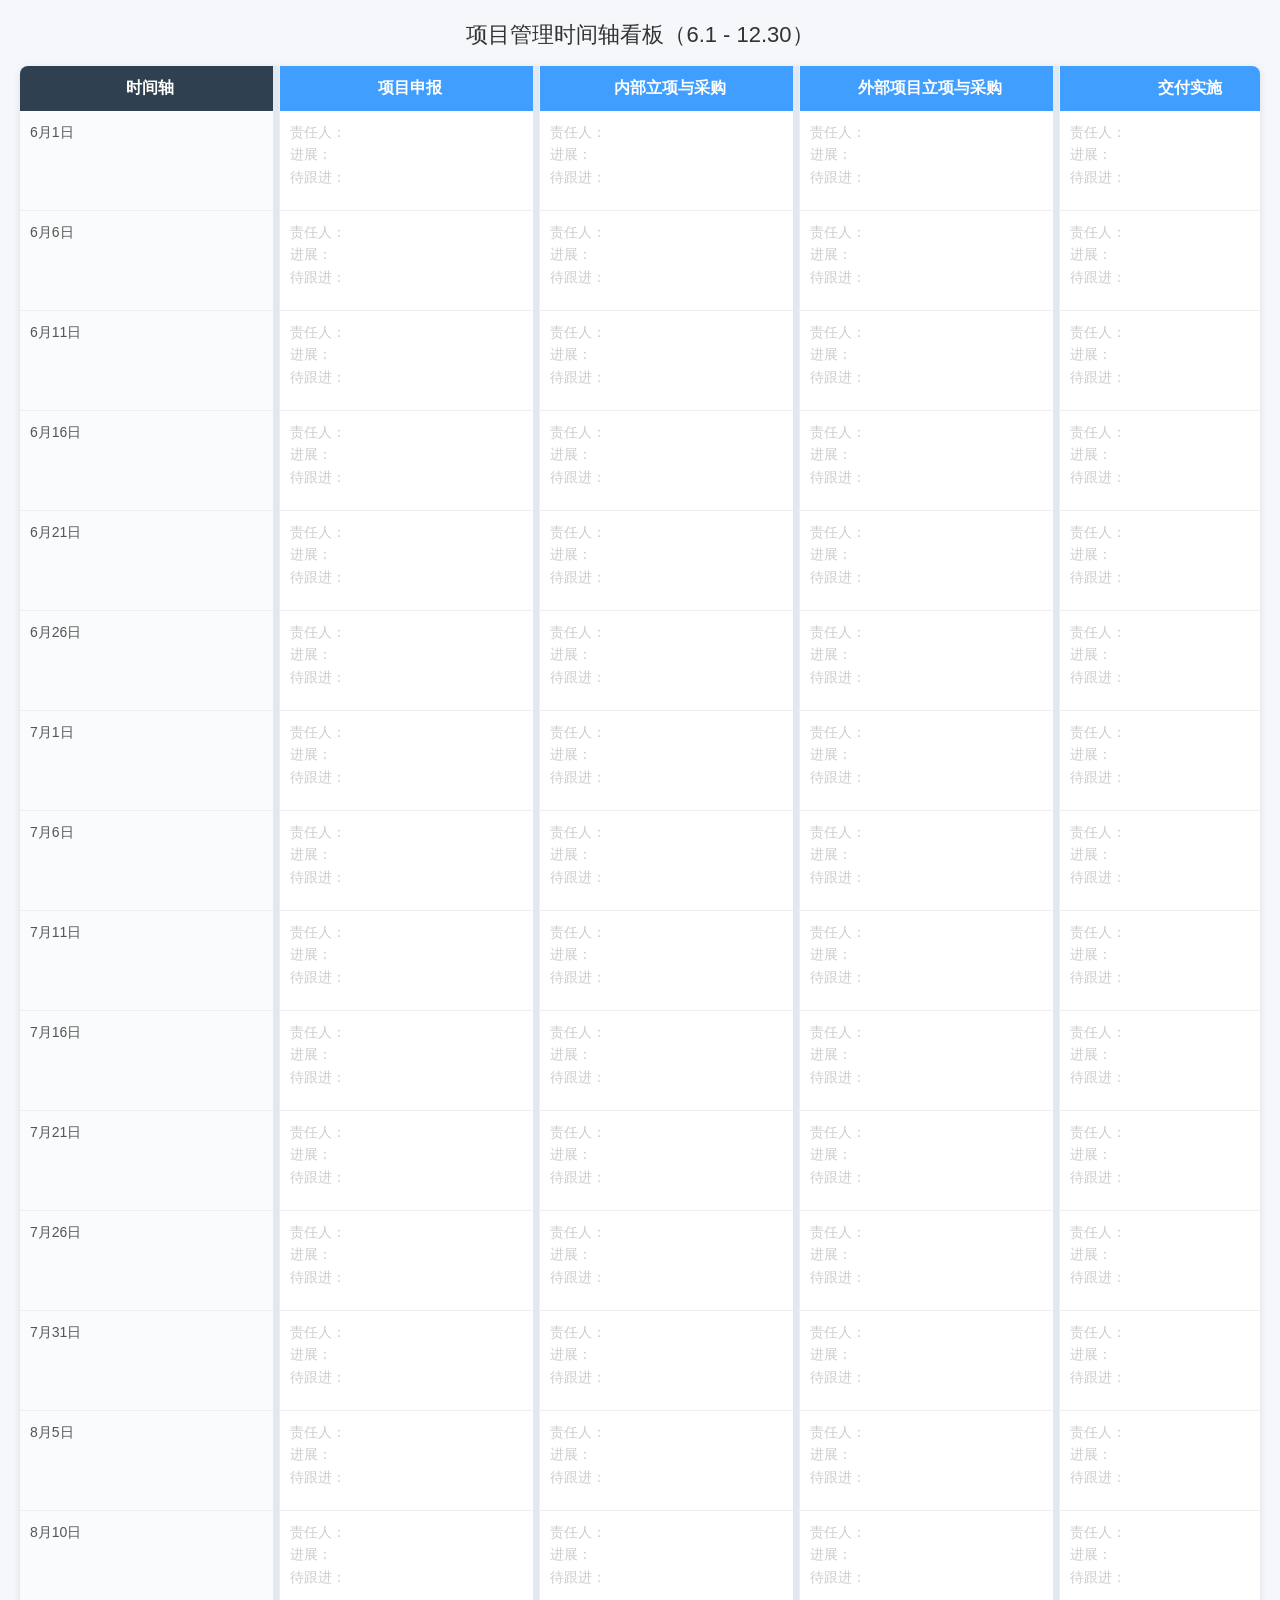
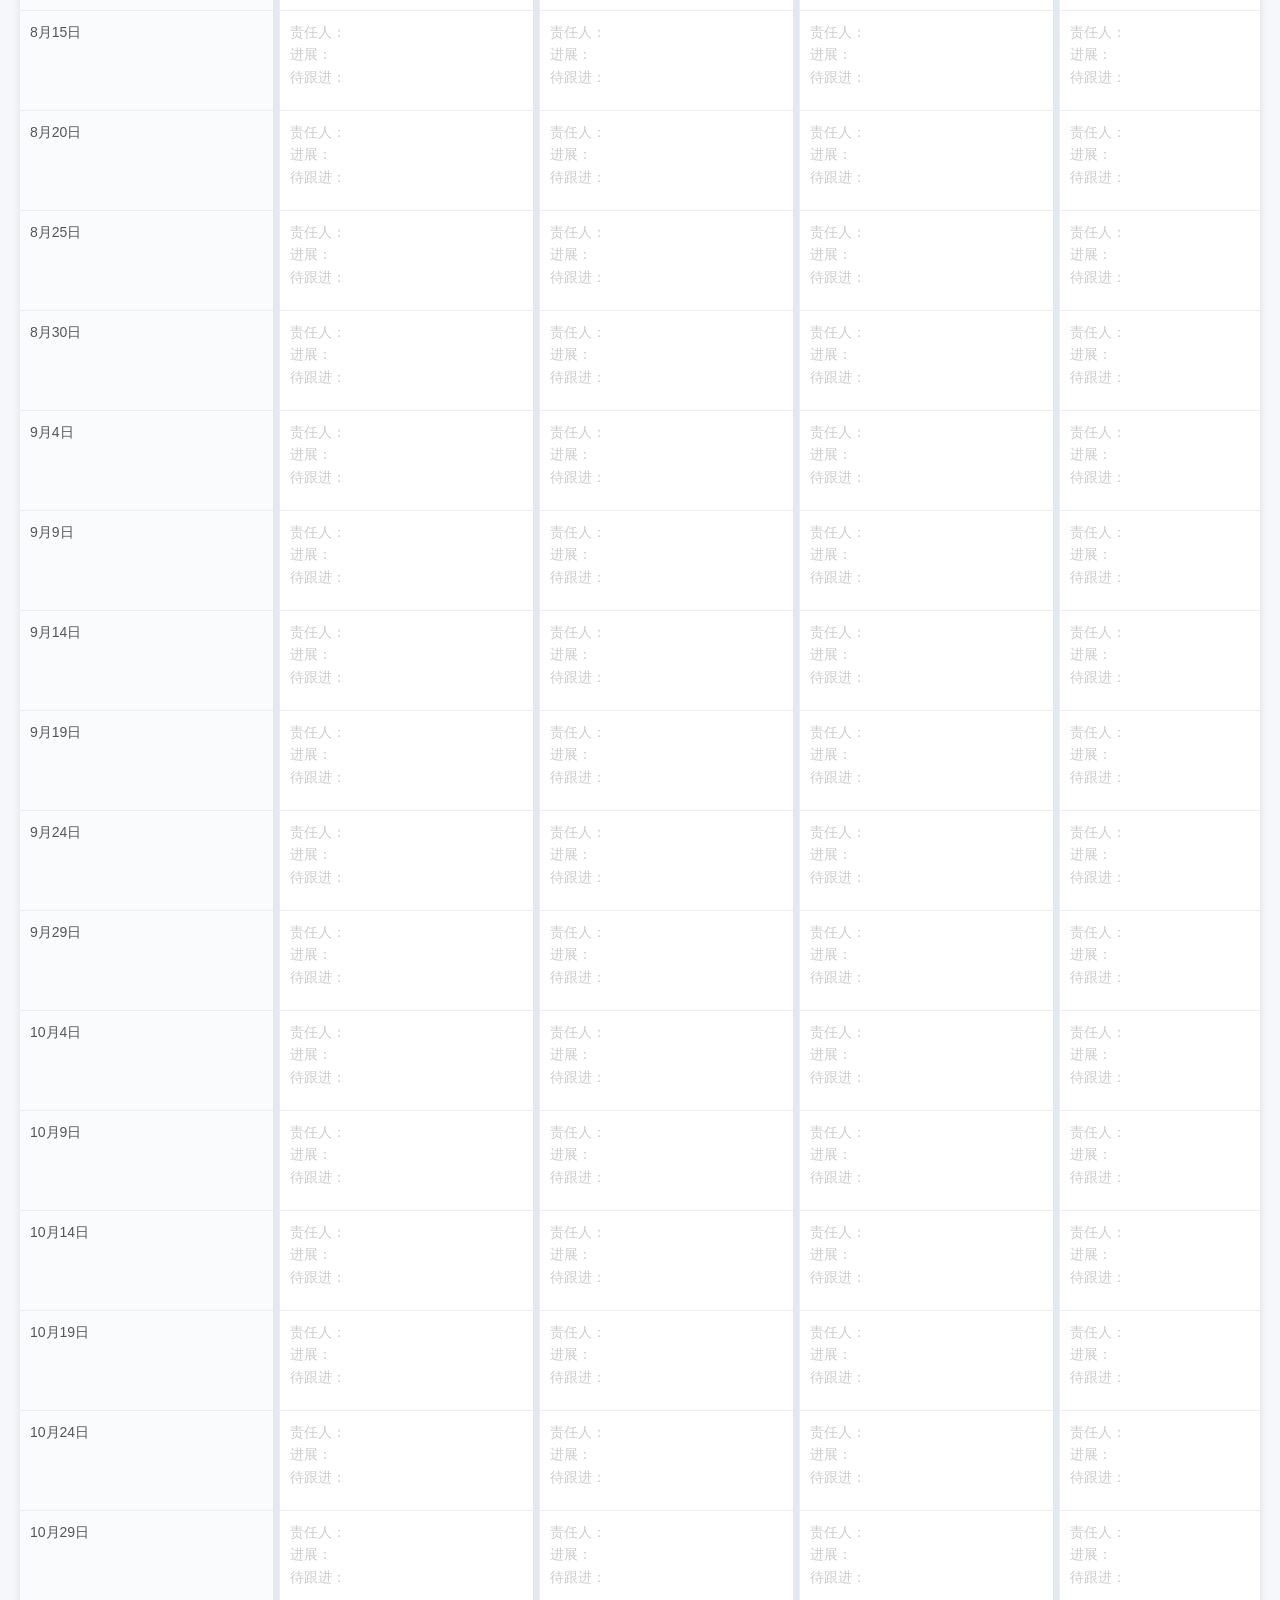
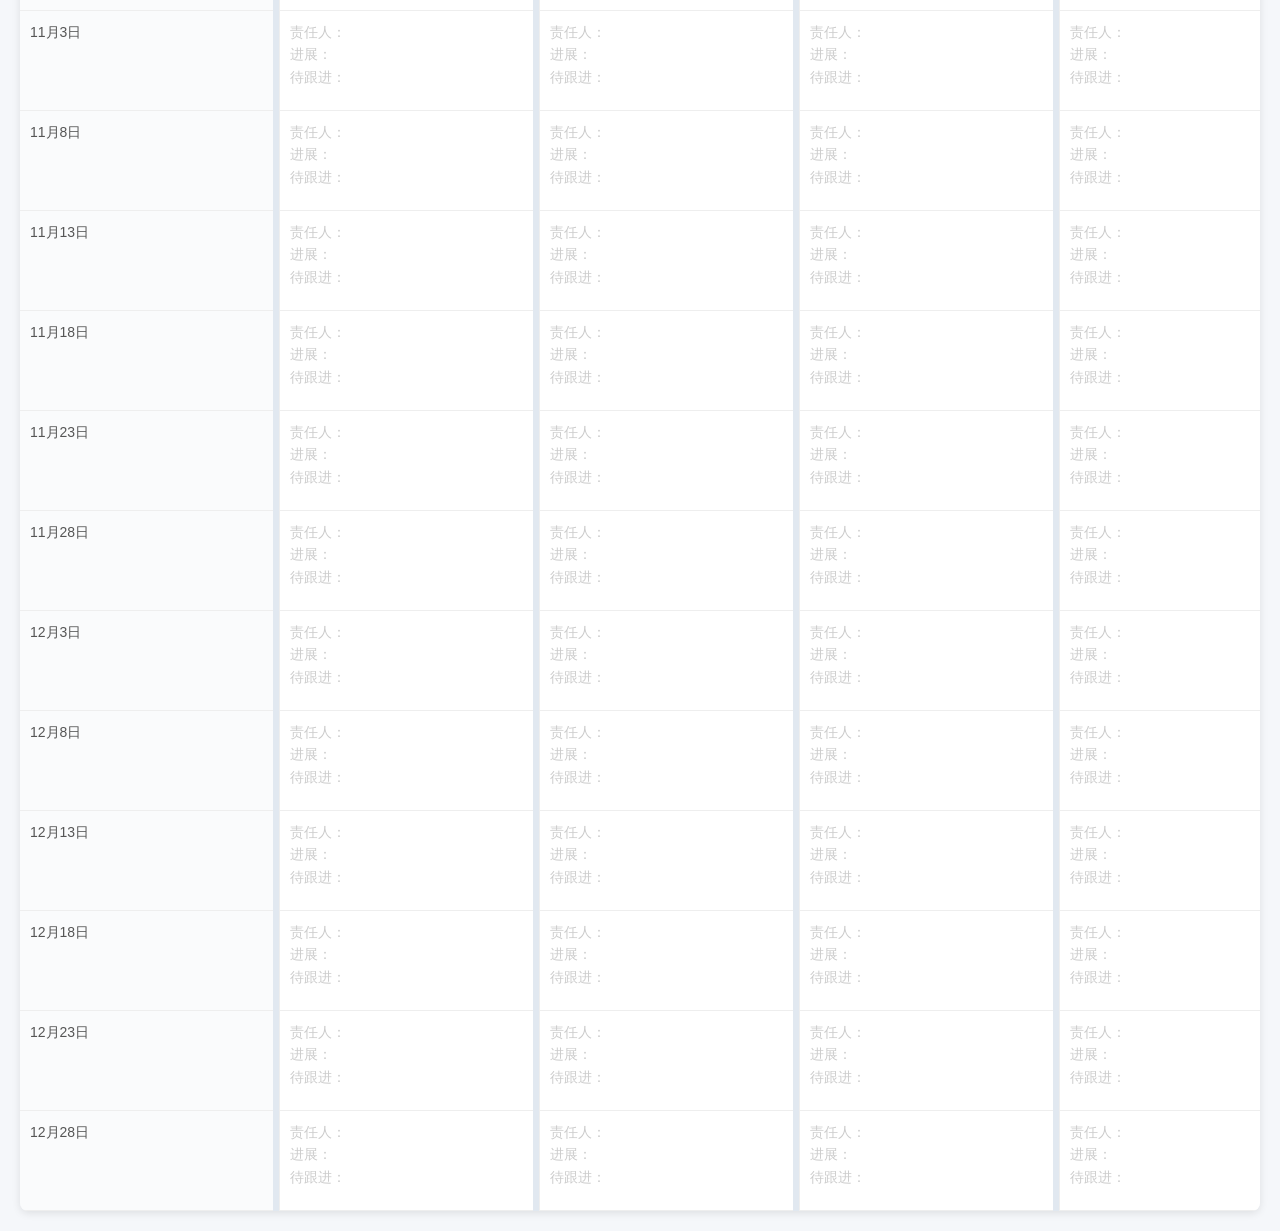
==== index.html @ bc649a23 "Add files via upload" ====
<!DOCTYPE html>
<html lang="zh-CN">
<head>
    <meta charset="UTF-8">
    <title>项目管理看板（完美合并单元格）</title>
    <style>
        * {
            margin: 0;
            padding: 0;
            box-sizing: border-box;
            font-family: "Microsoft YaHei", sans-serif;
        }

        body {
            background: #f5f7fa;
            padding: 20px;
        }

        .title {
            text-align: center;
            font-size: 22px;
            margin-bottom: 16px;
            color: #333;
        }

        .board {
            display: flex;
            width: 100%;
            min-height: 80vh;
            background: white;
            border-radius: 8px;
            box-shadow: 0 2px 8px rgba(0,0,0,0.1);
            overflow-x: auto;
            position: relative;
        }

        .col {
            flex-shrink: 0;
            width: 260px;
            border-right: 1px solid #eee;
            position: relative;
        }

        .col-header {
            padding: 12px;
            background: #409eff;
            color: white;
            text-align: center;
            font-weight: bold;
            position: sticky;
            top: 0;
            z-index: 10;
        }

        .time-header {
            background: #2f4050;
        }

        .cell {
            padding: 10px;
            height: 100px;
            border-bottom: 1px solid #eee;
            font-size: 14px;
            color: #333;
            outline: none;
            cursor: text;
            word-break: break-all;
            line-height: 1.6;
            position: relative;
        }

        .time-cell {
            background: #fafbfc;
            font-weight: 500;
            color: #555;
        }

        .current-date-row {
            background-color: #eaeaea !important;
        }

        .cell:hover {
            background: #f0f7ff;
        }

        .cell:empty:before {
            content: "责任人：\A进展：\A待跟进：";
            white-space: pre;
            color: #ccc;
        }

        .resize-handle {
            position: absolute;
            top: 0;
            right: 0;
            width: 6px;
            height: 100%;
            background: #e1e8f0;
            cursor: col-resize;
            z-index: 20;
        }

        .resize-handle:hover {
            background: #409eff;
        }

        .selected {
            background: #d7e4ff !important;
        }

        .hidden-cell {
            display: none !important;
        }

        .merged-container {
            position: absolute;
            left: 0;
            right: 0;
            background: #fff;
            border: 1px solid #eee;
            z-index: 5;
            padding: 10px;
            font-size: 14px;
            line-height: 1.6;
            outline: none;
            color: #333;
            word-break: break-all;
        }

        .merged-container:empty:before {
            content: "责任人：\A进展：\A待跟进：";
            white-space: pre;
            color: #ccc;
        }
    </style>
</head>

<body>
    <div class="title">项目管理时间轴看板（6.1 - 12.30）</div>
    <div class="board">
        <div class="col">
            <div class="col-header time-header">时间轴</div>
            <div id="timeList"></div>
            <div class="resize-handle"></div>
        </div>

        <div class="col" data-col="0">
            <div class="col-header">项目申报</div>
            <div class="col-body" id="col1"></div>
            <div class="resize-handle"></div>
        </div>

        <div class="col" data-col="1">
            <div class="col-header">内部立项与采购</div>
            <div class="col-body" id="col2"></div>
            <div class="resize-handle"></div>
        </div>

        <div class="col" data-col="2">
            <div class="col-header">外部项目立项与采购</div>
            <div class="col-body" id="col3"></div>
            <div class="resize-handle"></div>
        </div>

        <div class="col" data-col="3">
            <div class="col-header">交付实施</div>
            <div class="col-body" id="col4"></div>
            <div class="resize-handle"></div>
        </div>
    </div>

    <script>
        const DATA_KEY = "proj_data";
        const MERGE_KEY = "proj_merges";
        const allDates = [];
        let dateObjects = [];

        function genDates() {
            const list = [];
            let cur = new Date(2025, 5, 1);
            const end = new Date(2025, 11, 30);
            while (cur <= end) {
                list.push(cur.getMonth() + 1 + "月" + cur.getDate() + "日");
                dateObjects.push(new Date(cur));
                cur.setDate(cur.getDate() + 5);
            }
            return list;
        }

        function load(key) {
            const d = localStorage.getItem(key);
            return d ? JSON.parse(d) : {};
        }

        function save(key, data) {
            localStorage.setItem(key, JSON.stringify(data));
        }

        function highlightToday() {
            const today = new Date();
            document.querySelectorAll(".time-cell").forEach((el, i) => {
                const d = dateObjects[i];
                if (d.getMonth() === today.getMonth() && d.getDate() === today.getDate()) {
                    el.classList.add("current-date-row");
                    document.querySelectorAll(".col-body").forEach(col => {
                        if (col.children[i]) col.children[i].classList.add("current-date-row");
                    });
                }
            });
        }

        let selection = { col: null, start: -1, end: -1, cells: [] };

        function build() {
            const dates = genDates();
            const data = load(DATA_KEY);
            const merges = load(MERGE_KEY);
            const timeList = document.getElementById("timeList");
            const cols = [
                document.getElementById("col1"),
                document.getElementById("col2"),
                document.getElementById("col3"),
                document.getElementById("col4")
            ];

            dates.forEach((date, row) => {
                const tdiv = document.createElement("div");
                tdiv.className = "cell time-cell";
                tdiv.innerText = date;
                timeList.appendChild(tdiv);
            });

            cols.forEach((colBody, colIdx) => {
                for (let row = 0; row < dates.length; row++) {
                    const div = document.createElement("div");
                    div.className = "cell";
                    div.contentEditable = true;
                    div.dataset.row = row;
                    div.dataset.col = colIdx;
                    if (data[colIdx]?.[row]) div.innerHTML = data[colIdx][row];
                    colBody.appendChild(div);

                    div.addEventListener("input", () => {
                        const d = load(DATA_KEY);
                        if (!d[colIdx]) d[colIdx] = {};
                        d[colIdx][row] = div.innerHTML;
                        save(DATA_KEY, d);
                    });

                    div.addEventListener("mousedown", (e) => {
                        e.preventDefault();
                        document.querySelectorAll(".selected").forEach(s => s.classList.remove("selected"));
                        selection.cells = [div];
                        selection.col = colIdx;
                        selection.start = row;
                        selection.end = row;
                        div.classList.add("selected");
                    });

                    div.addEventListener("mouseover", () => {
                        if (selection.cells.length && selection.col === colIdx) {
                            document.querySelectorAll(".selected").forEach(s => s.classList.remove("selected"));
                            selection.end = row;
                            const s = Math.min(selection.start, selection.end);
                            const e = Math.max(selection.start, selection.end);
                            selection.cells = [];
                            for (let i = s; i <= e; i++) {
                                const cell = colBody.children[i];
                                if (cell) {
                                    cell.classList.add("selected");
                                    selection.cells.push(cell);
                                }
                            }
                        }
                    });
                }
            });

            renderAllMerges();
            highlightToday();
        }

        function renderAllMerges() {
            document.querySelectorAll(".merged-container").forEach(m => m.remove());
            document.querySelectorAll(".hidden-cell").forEach(c => c.classList.remove("hidden-cell"));

            const merges = load(MERGE_KEY);
            const colElements = [
                document.getElementById("col1"),
                document.getElementById("col2"),
                document.getElementById("col3"),
                document.getElementById("col4")
            ];

            for (const id in merges) {
                const [colIdx, start, end] = id.split("-").map(Number);
                const col = colElements[colIdx];
                const first = col.children[start];
                if (!first) continue;

                for (let i = start; i <= end; i++) {
                    col.children[i]?.classList.add("hidden-cell");
                }

                const m = document.createElement("div");
                m.className = "merged-container";
                m.contentEditable = true;
                m.dataset.id = id;
                m.style.top = first.offsetTop + "px";
                m.style.height = 100 * (end - start + 1) + "px";
                m.innerHTML = merges[id] || "";
                col.parentElement.appendChild(m);

                m.addEventListener("input", () => {
                    const mu = load(MERGE_KEY);
                    mu[id] = m.innerHTML;
                    save(MERGE_KEY, mu);
                });
            }
        }

        function mergeSelected() {
            if (selection.cells.length < 2) {
                alert("请拖动选择至少2行再合并");
                return;
            }
            const s = Math.min(selection.start, selection.end);
            const e = Math.max(selection.start, selection.end);
            const id = `${selection.col}-${s}-${e}`;
            const mu = load(MERGE_KEY);
            mu[id] = "";
            save(MERGE_KEY, mu);
            document.querySelectorAll(".selected").forEach(c => c.classList.remove("selected"));
            selection = { col: null, start: -1, end: -1, cells: [] };
            renderAllMerges();
        }

        document.addEventListener("contextmenu", (e) => {
            if (selection.cells.length >= 2) {
                e.preventDefault();
                mergeSelected();
            }
        });

        function enableResize() {
            document.querySelectorAll(".resize-handle").forEach(h => {
                h.addEventListener("mousedown", e => {
                    const col = h.parentElement;
                    const startX = e.pageX;
                    const w = col.offsetWidth;
                    const move = ev => {
                        const nw = w + (ev.pageX - startX);
                        if (nw >= 120 && nw <= 600) col.style.width = nw + "px";
                    };
                    const up = () => {
                        document.removeEventListener("mousemove", move);
                        document.removeEventListener("mouseup", up);
                        renderAllMerges();
                    };
                    document.addEventListener("mousemove", move);
                    document.addEventListener("mouseup", up);
                });
            });
        }

        build();
        enableResize();
    </script>
</body>
</html>
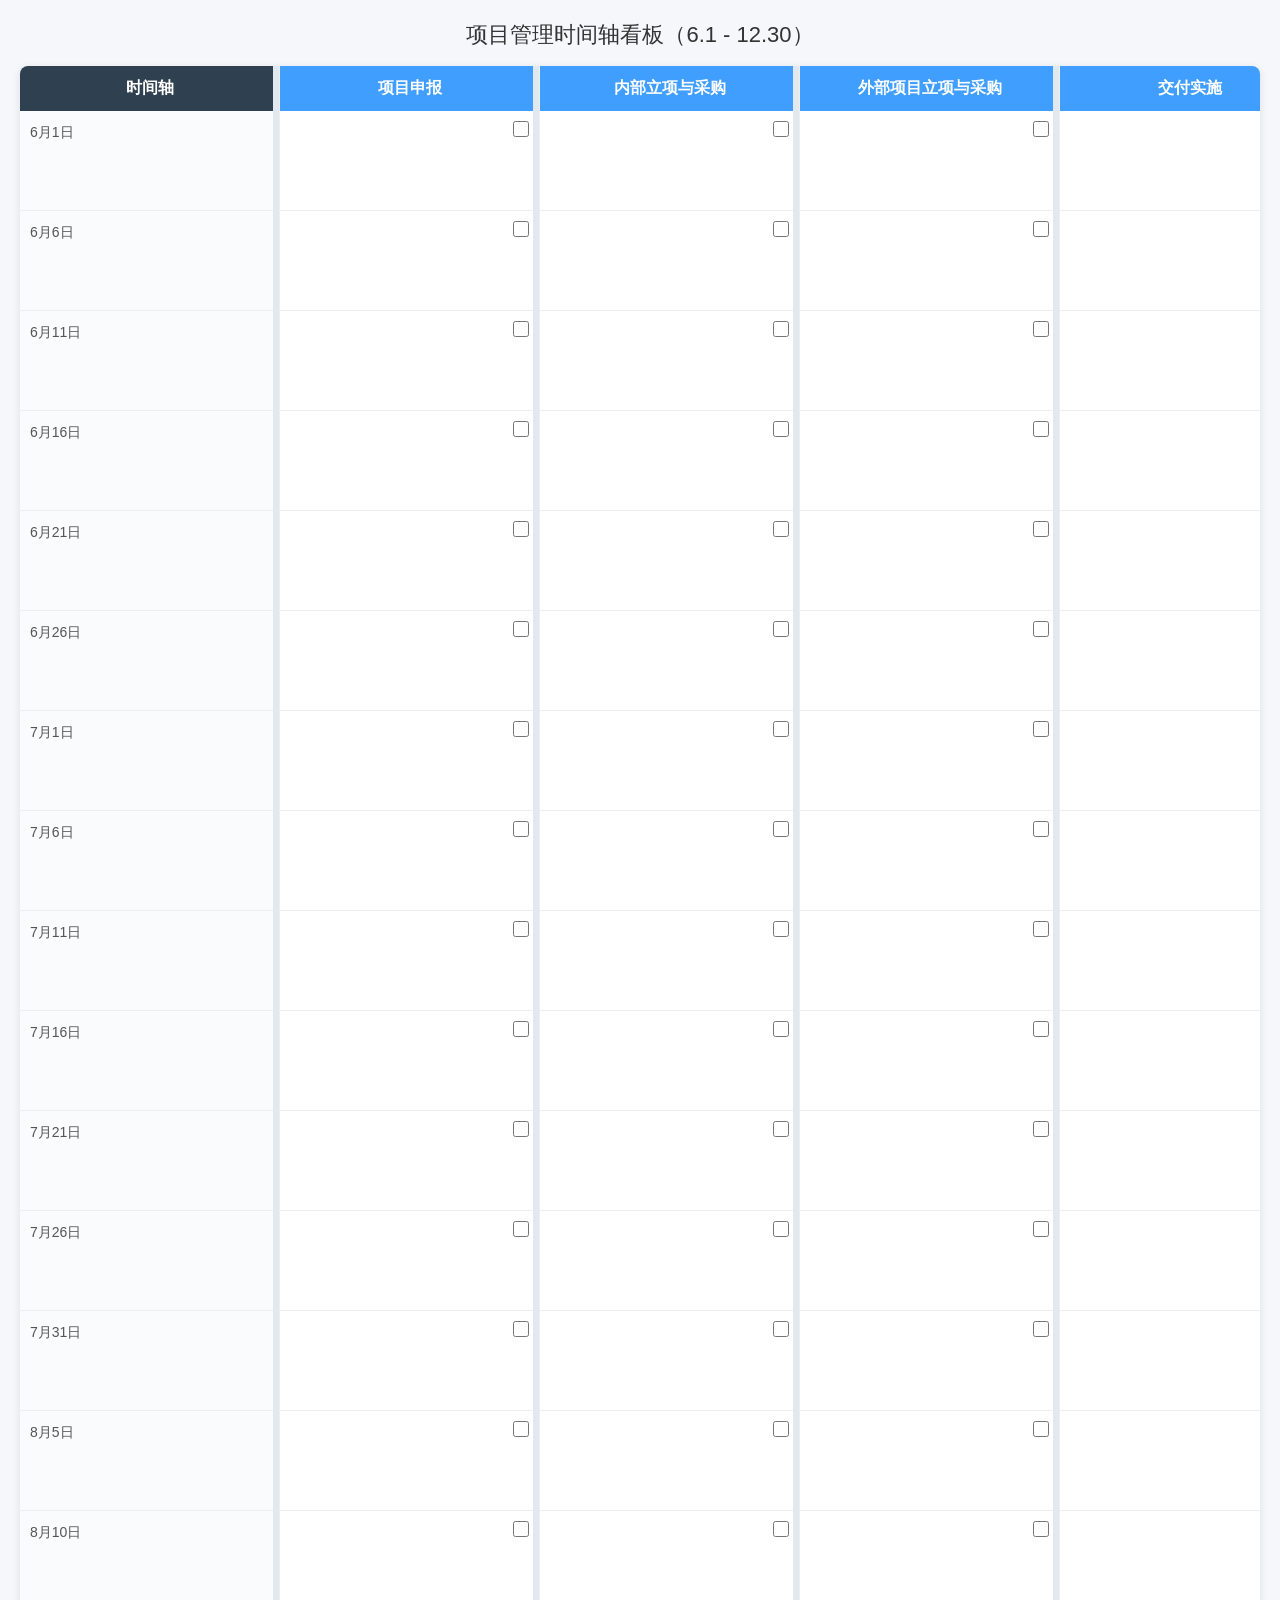
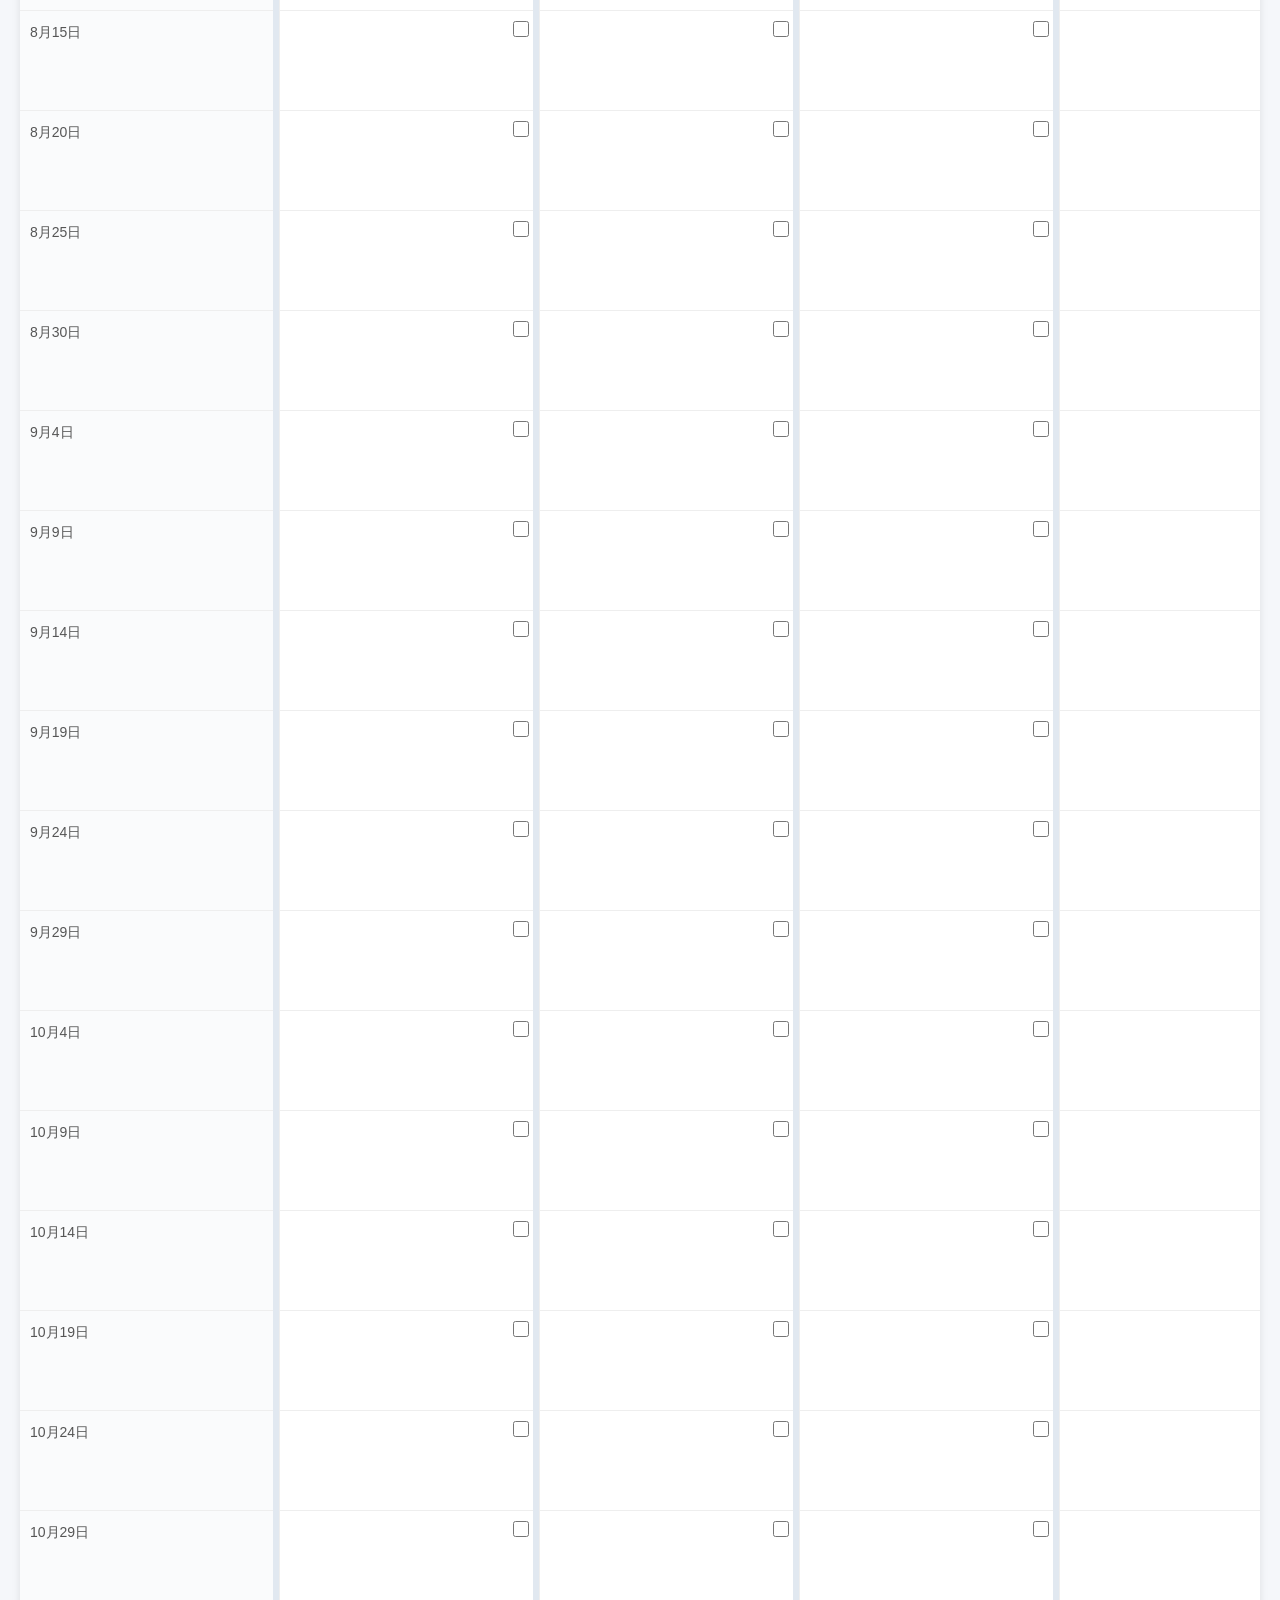
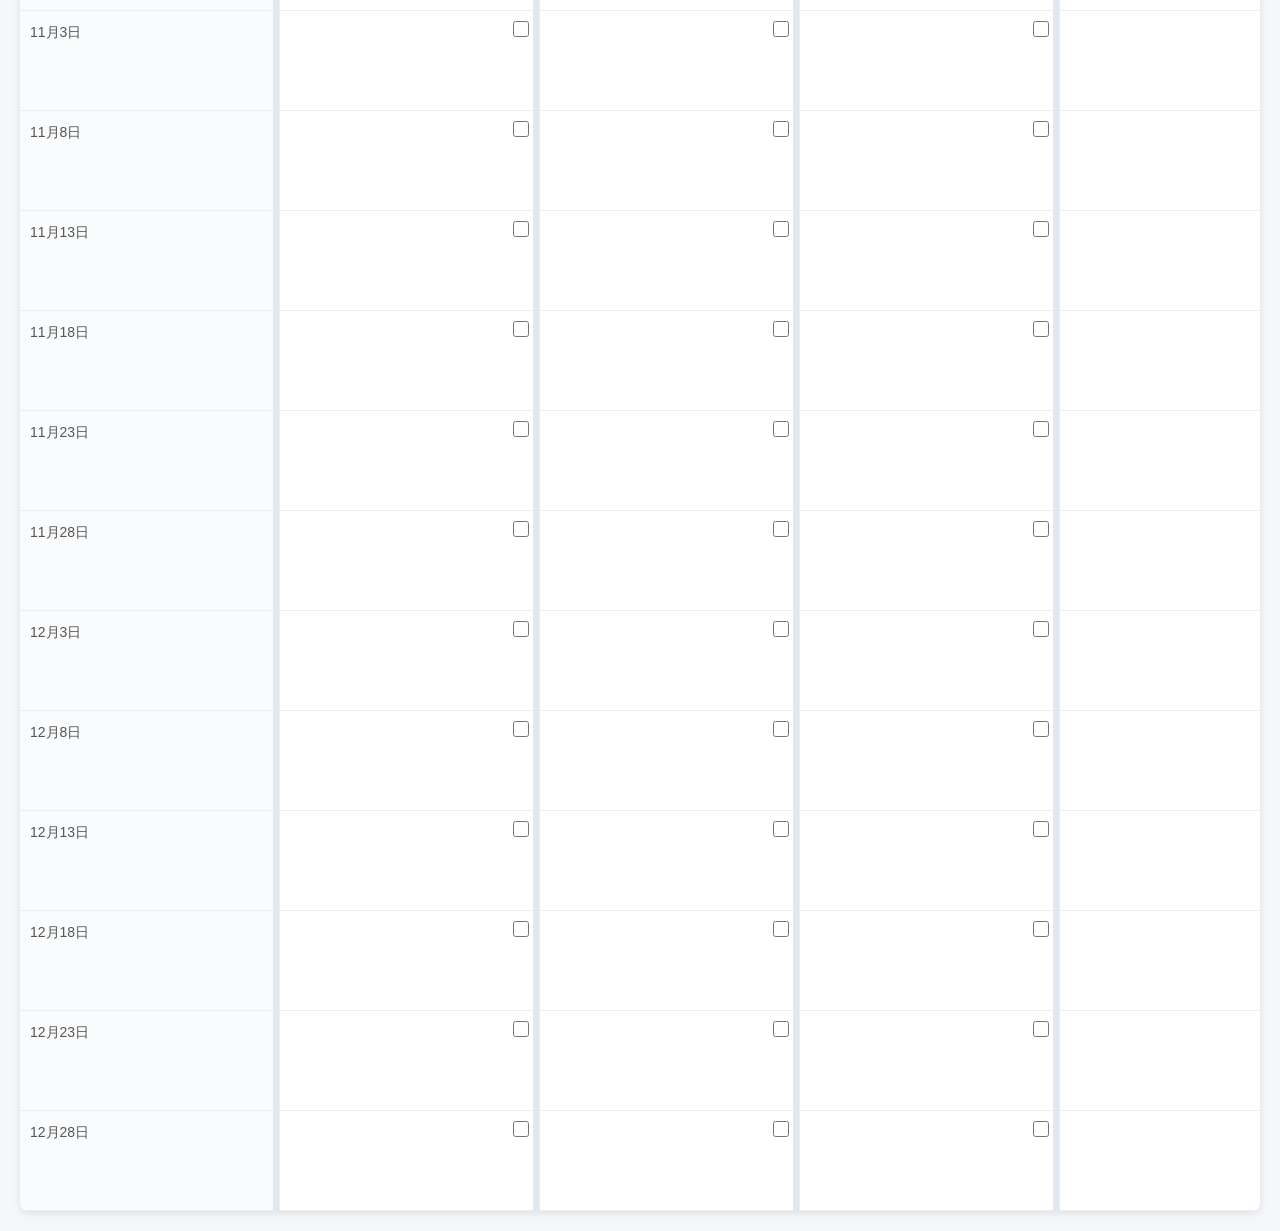
==== commit 4d6cca0f: "Enhance project management board with new features Added viewport meta tag and improved checkbox fun" ====
--- a/index.html
+++ b/index.html
@@ -2,7 +2,8 @@
 <html lang="zh-CN">
 <head>
     <meta charset="UTF-8">
-    <title>项目管理看板（完美合并单元格）</title>
+    <meta name="viewport" content="width=device-width, initial-scale=1.0">
+    <title>项目管理时间轴看板</title>
     <style>
         * {
             margin: 0;
@@ -57,7 +58,7 @@
         }
 
         .cell {
-            padding: 10px;
+            padding: 10px 30px 10px 10px;
             height: 100px;
             border-bottom: 1px solid #eee;
             font-size: 14px;
@@ -73,6 +74,7 @@
             background: #fafbfc;
             font-weight: 500;
             color: #555;
+            padding-right: 10px;
         }
 
         .current-date-row {
@@ -87,6 +89,16 @@
             content: "责任人：\A进展：\A待跟进：";
             white-space: pre;
             color: #ccc;
+        }
+
+        .cell-checkbox {
+            position: absolute;
+            top: 10px;
+            right: 10px;
+            width: 16px;
+            height: 16px;
+            cursor: pointer;
+            z-index: 15;
         }
 
         .resize-handle {
@@ -102,10 +114,6 @@
 
         .resize-handle:hover {
             background: #409eff;
-        }
-
-        .selected {
-            background: #d7e4ff !important;
         }
 
         .hidden-cell {
@@ -132,6 +140,50 @@
             white-space: pre;
             color: #ccc;
         }
+
+        .modal {
+            position: fixed;
+            top: 0;
+            left: 0;
+            width: 100%;
+            height: 100%;
+            background: rgba(0,0,0,0.5);
+            display: flex;
+            align-items: center;
+            justify-content: center;
+            z-index: 100;
+        }
+
+        .modal-content {
+            background: white;
+            padding: 20px;
+            border-radius: 8px;
+            width: 300px;
+            text-align: center;
+        }
+
+        .modal-content h3 {
+            margin-bottom: 16px;
+            color: #333;
+        }
+
+        .modal-btn {
+            padding: 8px 20px;
+            margin: 0 8px;
+            border: none;
+            border-radius: 4px;
+            cursor: pointer;
+        }
+
+        .confirm-btn {
+            background: #409eff;
+            color: white;
+        }
+
+        .cancel-btn {
+            background: #eee;
+            color: #333;
+        }
     </style>
 </head>
 
@@ -169,11 +221,22 @@
         </div>
     </div>
 
+    <div class="modal" id="mergeModal" style="display: none;">
+        <div class="modal-content">
+            <h3 id="modalTitle">是否合并选中的行？</h3>
+            <p id="modalDesc">你选中了同一列的 2 行，合并后将成为一个大单元格</p>
+            <div>
+                <button class="modal-btn confirm-btn" id="confirmMerge">确认合并</button>
+                <button class="modal-btn cancel-btn" id="cancelMerge">取消</button>
+            </div>
+        </div>
+    </div>
+
     <script>
         const DATA_KEY = "proj_data";
         const MERGE_KEY = "proj_merges";
-        const allDates = [];
         let dateObjects = [];
+        let pendingMerge = { col: null, rows: [] };
 
         function genDates() {
             const list = [];
@@ -209,12 +272,9 @@
             });
         }
 
-        let selection = { col: null, start: -1, end: -1, cells: [] };
-
-        function build() {
+        function buildBoard() {
             const dates = genDates();
             const data = load(DATA_KEY);
-            const merges = load(MERGE_KEY);
             const timeList = document.getElementById("timeList");
             const cols = [
                 document.getElementById("col1"),
@@ -240,6 +300,13 @@
                     if (data[colIdx]?.[row]) div.innerHTML = data[colIdx][row];
                     colBody.appendChild(div);
 
+                    const checkbox = document.createElement("input");
+                    checkbox.type = "checkbox";
+                    checkbox.className = "cell-checkbox";
+                    checkbox.dataset.col = colIdx;
+                    checkbox.dataset.row = row;
+                    div.appendChild(checkbox);
+
                     div.addEventListener("input", () => {
                         const d = load(DATA_KEY);
                         if (!d[colIdx]) d[colIdx] = {};
@@ -247,37 +314,27 @@
                         save(DATA_KEY, d);
                     });
 
-                    div.addEventListener("mousedown", (e) => {
-                        e.preventDefault();
-                        document.querySelectorAll(".selected").forEach(s => s.classList.remove("selected"));
-                        selection.cells = [div];
-                        selection.col = colIdx;
-                        selection.start = row;
-                        selection.end = row;
-                        div.classList.add("selected");
-                    });
-
-                    div.addEventListener("mouseover", () => {
-                        if (selection.cells.length && selection.col === colIdx) {
-                            document.querySelectorAll(".selected").forEach(s => s.classList.remove("selected"));
-                            selection.end = row;
-                            const s = Math.min(selection.start, selection.end);
-                            const e = Math.max(selection.start, selection.end);
-                            selection.cells = [];
-                            for (let i = s; i <= e; i++) {
-                                const cell = colBody.children[i];
-                                if (cell) {
-                                    cell.classList.add("selected");
-                                    selection.cells.push(cell);
-                                }
-                            }
-                        }
+                    checkbox.addEventListener("change", () => {
+                        checkSelectedCheckboxes(colIdx);
                     });
                 }
             });
 
             renderAllMerges();
             highlightToday();
+        }
+
+        function checkSelectedCheckboxes(colIdx) {
+            const col = document.querySelectorAll(".col-body")[colIdx];
+            const checked = Array.from(col.querySelectorAll(".cell-checkbox:checked"));
+            const checkedRows = checked.map(c => parseInt(c.dataset.row)).sort((a, b) => a - b);
+
+            if (checkedRows.length >= 2) {
+                pendingMerge = { col: colIdx, rows: checkedRows };
+                document.getElementById("modalTitle").innerText = `是否合并选中的${checkedRows.length}行？`;
+                document.getElementById("modalDesc").innerText = `你选中了${checkedRows.length}行，合并后将成为一个大单元格，可直接编辑内容`;
+                document.getElementById("mergeModal").style.display = "flex";
+            }
         }
 
         function renderAllMerges() {
@@ -319,28 +376,39 @@
             }
         }
 
-        function mergeSelected() {
-            if (selection.cells.length < 2) {
-                alert("请拖动选择至少2行再合并");
-                return;
-            }
-            const s = Math.min(selection.start, selection.end);
-            const e = Math.max(selection.start, selection.end);
-            const id = `${selection.col}-${s}-${e}`;
+        function doMerge() {
+            if (!pendingMerge.col || pendingMerge.rows.length < 2) return;
+            const colIdx = pendingMerge.col;
+            const rows = pendingMerge.rows;
+            const start = Math.min(...rows);
+            const end = Math.max(...rows);
+            const id = `${colIdx}-${start}-${end}`;
+
             const mu = load(MERGE_KEY);
             mu[id] = "";
             save(MERGE_KEY, mu);
-            document.querySelectorAll(".selected").forEach(c => c.classList.remove("selected"));
-            selection = { col: null, start: -1, end: -1, cells: [] };
+
+            document.querySelectorAll(`.cell-checkbox[data-col="${colIdx}"]`).forEach(c => {
+                c.checked = false;
+            });
+
             renderAllMerges();
-        }
-
-        document.addEventListener("contextmenu", (e) => {
-            if (selection.cells.length >= 2) {
-                e.preventDefault();
-                mergeSelected();
+            closeModal();
+        }
+
+        function closeModal() {
+            document.getElementById("mergeModal").style.display = "none";
+            pendingMerge = { col: null, rows: [] };
+        }
+
+        function cancelMerge() {
+            if (pendingMerge.col !== null) {
+                document.querySelectorAll(`.cell-checkbox[data-col="${pendingMerge.col}"]`).forEach(c => {
+                    c.checked = false;
+                });
             }
-        });
+            closeModal();
+        }
 
         function enableResize() {
             document.querySelectorAll(".resize-handle").forEach(h => {
@@ -363,8 +431,9 @@
             });
         }
 
-        build();
+        document.getElementById("confirmMerge").addEventListener("click", doMerge);
+        document.getElementById("cancelMerge").addEventListener("click", cancelMerge);
+
+        buildBoard();
         enableResize();
     </script>
-</body>
-</html>
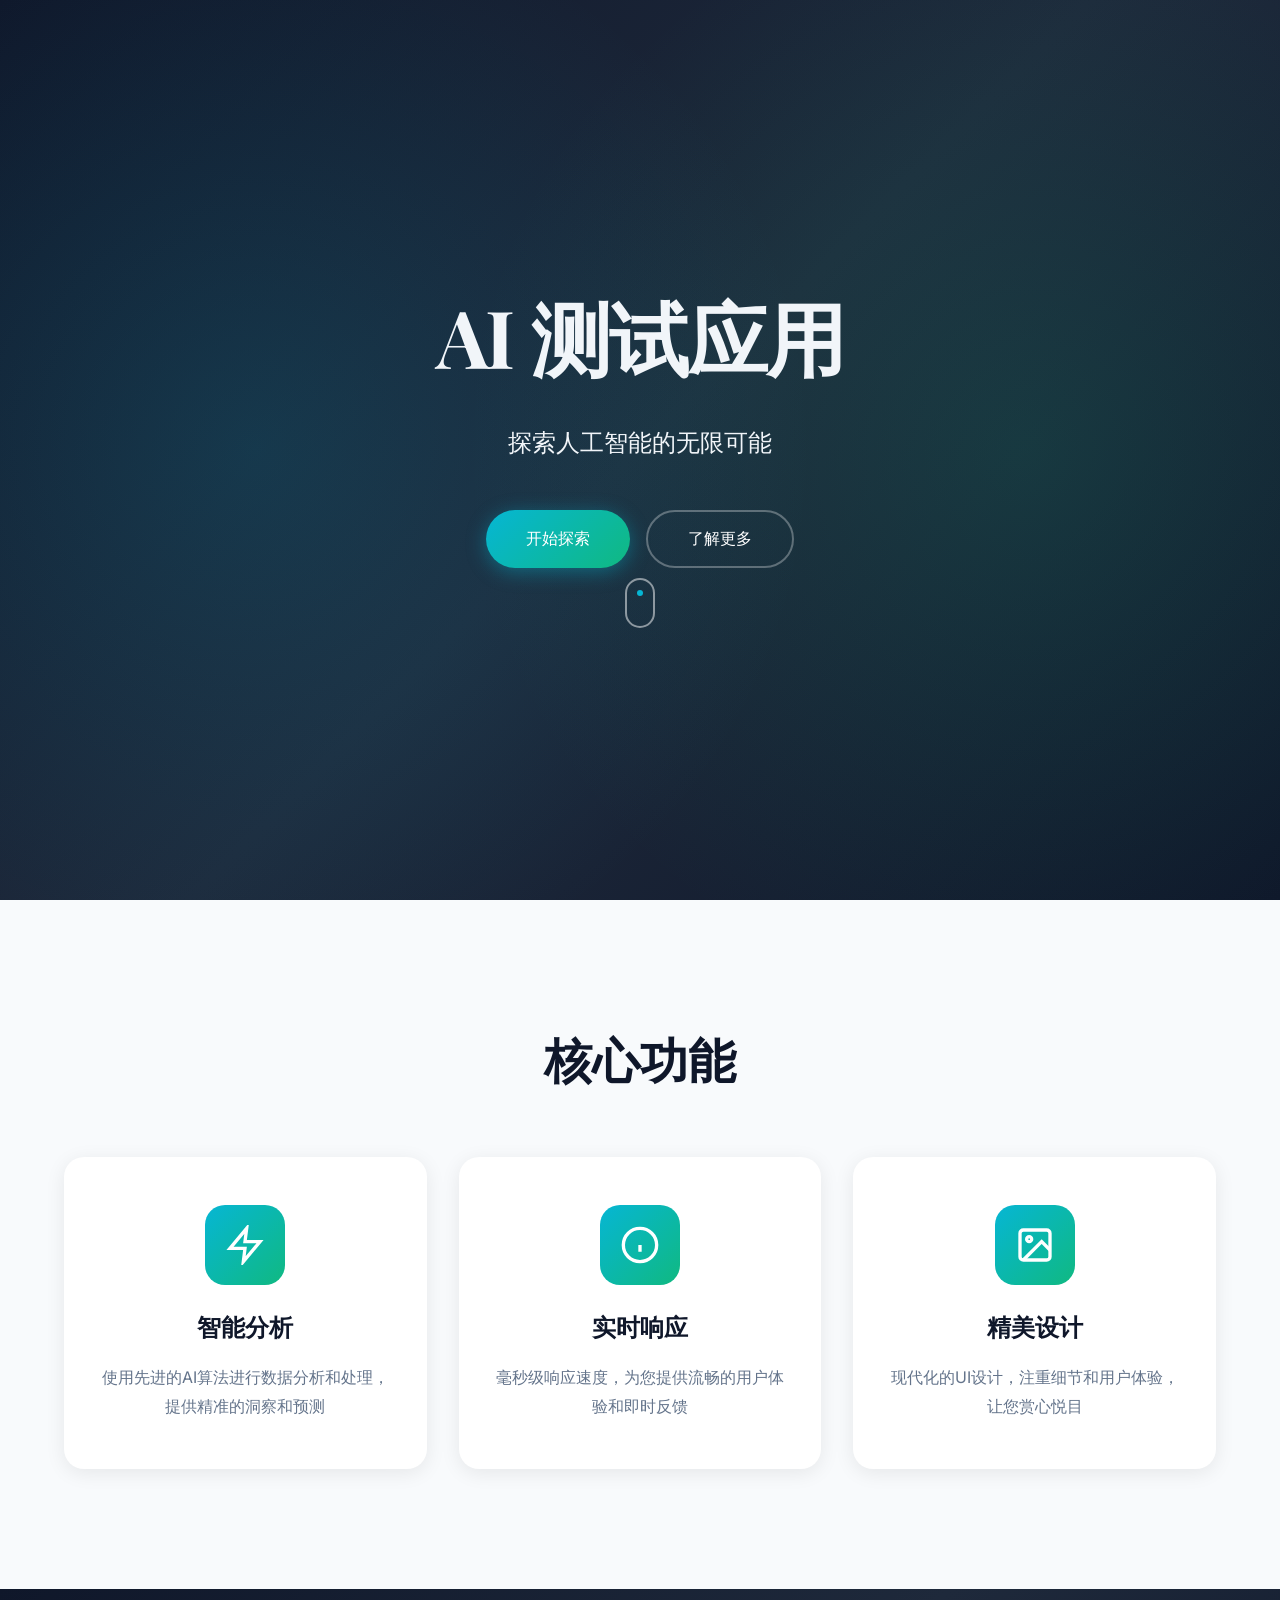
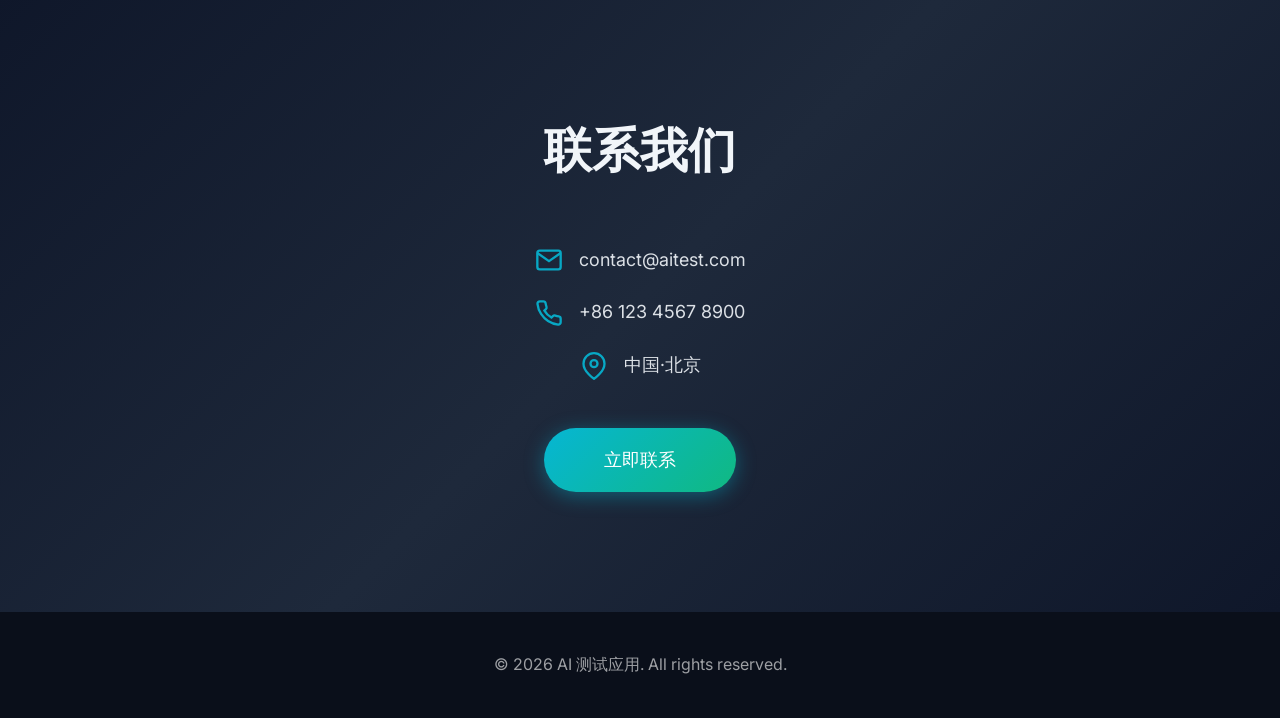
==== commit 679b13b5: "newtest newtest" ====
--- a/index.html
+++ b/index.html
@@ -1,439 +1,103 @@
-<!DOCTYPE html>
-<html lang="zh-CN">
-<head>
-    <meta charset="UTF-8">
-    <meta name="viewport" content="width=device-width, initial-scale=1.0">
-    <title>项目管理时间轴看板</title>
-    <style>
-        * {
-            margin: 0;
-            padding: 0;
-            box-sizing: border-box;
-            font-family: "Microsoft YaHei", sans-serif;
-        }
-
-        body {
-            background: #f5f7fa;
-            padding: 20px;
-        }
-
-        .title {
-            text-align: center;
-            font-size: 22px;
-            margin-bottom: 16px;
-            color: #333;
-        }
-
-        .board {
-            display: flex;
-            width: 100%;
-            min-height: 80vh;
-            background: white;
-            border-radius: 8px;
-            box-shadow: 0 2px 8px rgba(0,0,0,0.1);
-            overflow-x: auto;
-            position: relative;
-        }
-
-        .col {
-            flex-shrink: 0;
-            width: 260px;
-            border-right: 1px solid #eee;
-            position: relative;
-        }
-
-        .col-header {
-            padding: 12px;
-            background: #409eff;
-            color: white;
-            text-align: center;
-            font-weight: bold;
-            position: sticky;
-            top: 0;
-            z-index: 10;
-        }
-
-        .time-header {
-            background: #2f4050;
-        }
-
-        .cell {
-            padding: 10px 30px 10px 10px;
-            height: 100px;
-            border-bottom: 1px solid #eee;
-            font-size: 14px;
-            color: #333;
-            outline: none;
-            cursor: text;
-            word-break: break-all;
-            line-height: 1.6;
-            position: relative;
-        }
-
-        .time-cell {
-            background: #fafbfc;
-            font-weight: 500;
-            color: #555;
-            padding-right: 10px;
-        }
-
-        .current-date-row {
-            background-color: #eaeaea !important;
-        }
-
-        .cell:hover {
-            background: #f0f7ff;
-        }
-
-        .cell:empty:before {
-            content: "责任人：\A进展：\A待跟进：";
-            white-space: pre;
-            color: #ccc;
-        }
-
-        .cell-checkbox {
-            position: absolute;
-            top: 10px;
-            right: 10px;
-            width: 16px;
-            height: 16px;
-            cursor: pointer;
-            z-index: 15;
-        }
-
-        .resize-handle {
-            position: absolute;
-            top: 0;
-            right: 0;
-            width: 6px;
-            height: 100%;
-            background: #e1e8f0;
-            cursor: col-resize;
-            z-index: 20;
-        }
-
-        .resize-handle:hover {
-            background: #409eff;
-        }
-
-        .hidden-cell {
-            display: none !important;
-        }
-
-        .merged-container {
-            position: absolute;
-            left: 0;
-            right: 0;
-            background: #fff;
-            border: 1px solid #eee;
-            z-index: 5;
-            padding: 10px;
-            font-size: 14px;
-            line-height: 1.6;
-            outline: none;
-            color: #333;
-            word-break: break-all;
-        }
-
-        .merged-container:empty:before {
-            content: "责任人：\A进展：\A待跟进：";
-            white-space: pre;
-            color: #ccc;
-        }
-
-        .modal {
-            position: fixed;
-            top: 0;
-            left: 0;
-            width: 100%;
-            height: 100%;
-            background: rgba(0,0,0,0.5);
-            display: flex;
-            align-items: center;
-            justify-content: center;
-            z-index: 100;
-        }
-
-        .modal-content {
-            background: white;
-            padding: 20px;
-            border-radius: 8px;
-            width: 300px;
-            text-align: center;
-        }
-
-        .modal-content h3 {
-            margin-bottom: 16px;
-            color: #333;
-        }
-
-        .modal-btn {
-            padding: 8px 20px;
-            margin: 0 8px;
-            border: none;
-            border-radius: 4px;
-            cursor: pointer;
-        }
-
-        .confirm-btn {
-            background: #409eff;
-            color: white;
-        }
-
-        .cancel-btn {
-            background: #eee;
-            color: #333;
-        }
-    </style>
-</head>
-
-<body>
-    <div class="title">项目管理时间轴看板（6.1 - 12.30）</div>
-    <div class="board">
-        <div class="col">
-            <div class="col-header time-header">时间轴</div>
-            <div id="timeList"></div>
-            <div class="resize-handle"></div>
-        </div>
-
-        <div class="col" data-col="0">
-            <div class="col-header">项目申报</div>
-            <div class="col-body" id="col1"></div>
-            <div class="resize-handle"></div>
-        </div>
-
-        <div class="col" data-col="1">
-            <div class="col-header">内部立项与采购</div>
-            <div class="col-body" id="col2"></div>
-            <div class="resize-handle"></div>
-        </div>
-
-        <div class="col" data-col="2">
-            <div class="col-header">外部项目立项与采购</div>
-            <div class="col-body" id="col3"></div>
-            <div class="resize-handle"></div>
-        </div>
-
-        <div class="col" data-col="3">
-            <div class="col-header">交付实施</div>
-            <div class="col-body" id="col4"></div>
-            <div class="resize-handle"></div>
-        </div>
-    </div>
-
-    <div class="modal" id="mergeModal" style="display: none;">
-        <div class="modal-content">
-            <h3 id="modalTitle">是否合并选中的行？</h3>
-            <p id="modalDesc">你选中了同一列的 2 行，合并后将成为一个大单元格</p>
-            <div>
-                <button class="modal-btn confirm-btn" id="confirmMerge">确认合并</button>
-                <button class="modal-btn cancel-btn" id="cancelMerge">取消</button>
-            </div>
-        </div>
-    </div>
-
-    <script>
-        const DATA_KEY = "proj_data";
-        const MERGE_KEY = "proj_merges";
-        let dateObjects = [];
-        let pendingMerge = { col: null, rows: [] };
-
-        function genDates() {
-            const list = [];
-            let cur = new Date(2025, 5, 1);
-            const end = new Date(2025, 11, 30);
-            while (cur <= end) {
-                list.push(cur.getMonth() + 1 + "月" + cur.getDate() + "日");
-                dateObjects.push(new Date(cur));
-                cur.setDate(cur.getDate() + 5);
-            }
-            return list;
-        }
-
-        function load(key) {
-            const d = localStorage.getItem(key);
-            return d ? JSON.parse(d) : {};
-        }
-
-        function save(key, data) {
-            localStorage.setItem(key, JSON.stringify(data));
-        }
-
-        function highlightToday() {
-            const today = new Date();
-            document.querySelectorAll(".time-cell").forEach((el, i) => {
-                const d = dateObjects[i];
-                if (d.getMonth() === today.getMonth() && d.getDate() === today.getDate()) {
-                    el.classList.add("current-date-row");
-                    document.querySelectorAll(".col-body").forEach(col => {
-                        if (col.children[i]) col.children[i].classList.add("current-date-row");
-                    });
-                }
-            });
-        }
-
-        function buildBoard() {
-            const dates = genDates();
-            const data = load(DATA_KEY);
-            const timeList = document.getElementById("timeList");
-            const cols = [
-                document.getElementById("col1"),
-                document.getElementById("col2"),
-                document.getElementById("col3"),
-                document.getElementById("col4")
-            ];
-
-            dates.forEach((date, row) => {
-                const tdiv = document.createElement("div");
-                tdiv.className = "cell time-cell";
-                tdiv.innerText = date;
-                timeList.appendChild(tdiv);
-            });
-
-            cols.forEach((colBody, colIdx) => {
-                for (let row = 0; row < dates.length; row++) {
-                    const div = document.createElement("div");
-                    div.className = "cell";
-                    div.contentEditable = true;
-                    div.dataset.row = row;
-                    div.dataset.col = colIdx;
-                    if (data[colIdx]?.[row]) div.innerHTML = data[colIdx][row];
-                    colBody.appendChild(div);
-
-                    const checkbox = document.createElement("input");
-                    checkbox.type = "checkbox";
-                    checkbox.className = "cell-checkbox";
-                    checkbox.dataset.col = colIdx;
-                    checkbox.dataset.row = row;
-                    div.appendChild(checkbox);
-
-                    div.addEventListener("input", () => {
-                        const d = load(DATA_KEY);
-                        if (!d[colIdx]) d[colIdx] = {};
-                        d[colIdx][row] = div.innerHTML;
-                        save(DATA_KEY, d);
-                    });
-
-                    checkbox.addEventListener("change", () => {
-                        checkSelectedCheckboxes(colIdx);
-                    });
-                }
-            });
-
-            renderAllMerges();
-            highlightToday();
-        }
-
-        function checkSelectedCheckboxes(colIdx) {
-            const col = document.querySelectorAll(".col-body")[colIdx];
-            const checked = Array.from(col.querySelectorAll(".cell-checkbox:checked"));
-            const checkedRows = checked.map(c => parseInt(c.dataset.row)).sort((a, b) => a - b);
-
-            if (checkedRows.length >= 2) {
-                pendingMerge = { col: colIdx, rows: checkedRows };
-                document.getElementById("modalTitle").innerText = `是否合并选中的${checkedRows.length}行？`;
-                document.getElementById("modalDesc").innerText = `你选中了${checkedRows.length}行，合并后将成为一个大单元格，可直接编辑内容`;
-                document.getElementById("mergeModal").style.display = "flex";
-            }
-        }
-
-        function renderAllMerges() {
-            document.querySelectorAll(".merged-container").forEach(m => m.remove());
-            document.querySelectorAll(".hidden-cell").forEach(c => c.classList.remove("hidden-cell"));
-
-            const merges = load(MERGE_KEY);
-            const colElements = [
-                document.getElementById("col1"),
-                document.getElementById("col2"),
-                document.getElementById("col3"),
-                document.getElementById("col4")
-            ];
-
-            for (const id in merges) {
-                const [colIdx, start, end] = id.split("-").map(Number);
-                const col = colElements[colIdx];
-                const first = col.children[start];
-                if (!first) continue;
-
-                for (let i = start; i <= end; i++) {
-                    col.children[i]?.classList.add("hidden-cell");
-                }
-
-                const m = document.createElement("div");
-                m.className = "merged-container";
-                m.contentEditable = true;
-                m.dataset.id = id;
-                m.style.top = first.offsetTop + "px";
-                m.style.height = 100 * (end - start + 1) + "px";
-                m.innerHTML = merges[id] || "";
-                col.parentElement.appendChild(m);
-
-                m.addEventListener("input", () => {
-                    const mu = load(MERGE_KEY);
-                    mu[id] = m.innerHTML;
-                    save(MERGE_KEY, mu);
-                });
-            }
-        }
-
-        function doMerge() {
-            if (!pendingMerge.col || pendingMerge.rows.length < 2) return;
-            const colIdx = pendingMerge.col;
-            const rows = pendingMerge.rows;
-            const start = Math.min(...rows);
-            const end = Math.max(...rows);
-            const id = `${colIdx}-${start}-${end}`;
-
-            const mu = load(MERGE_KEY);
-            mu[id] = "";
-            save(MERGE_KEY, mu);
-
-            document.querySelectorAll(`.cell-checkbox[data-col="${colIdx}"]`).forEach(c => {
-                c.checked = false;
-            });
-
-            renderAllMerges();
-            closeModal();
-        }
-
-        function closeModal() {
-            document.getElementById("mergeModal").style.display = "none";
-            pendingMerge = { col: null, rows: [] };
-        }
-
-        function cancelMerge() {
-            if (pendingMerge.col !== null) {
-                document.querySelectorAll(`.cell-checkbox[data-col="${pendingMerge.col}"]`).forEach(c => {
-                    c.checked = false;
-                });
-            }
-            closeModal();
-        }
-
-        function enableResize() {
-            document.querySelectorAll(".resize-handle").forEach(h => {
-                h.addEventListener("mousedown", e => {
-                    const col = h.parentElement;
-                    const startX = e.pageX;
-                    const w = col.offsetWidth;
-                    const move = ev => {
-                        const nw = w + (ev.pageX - startX);
-                        if (nw >= 120 && nw <= 600) col.style.width = nw + "px";
-                    };
-                    const up = () => {
-                        document.removeEventListener("mousemove", move);
-                        document.removeEventListener("mouseup", up);
-                        renderAllMerges();
-                    };
-                    document.addEventListener("mousemove", move);
-                    document.addEventListener("mouseup", up);
-                });
-            });
-        }
-
-        document.getElementById("confirmMerge").addEventListener("click", doMerge);
-        document.getElementById("cancelMerge").addEventListener("click", cancelMerge);
-
-        buildBoard();
-        enableResize();
-    </script>
+<!DOCTYPE html>
+<html lang="zh-CN">
+<head>
+    <meta charset="UTF-8">
+    <meta name="viewport" content="width=device-width, initial-scale=1.0">
+    <title>AI 测试应用</title>
+    <link rel="preconnect" href="https://fonts.googleapis.com">
+    <link rel="preconnect" href="https://fonts.gstatic.com" crossorigin>
+    <link href="https://fonts.googleapis.com/css2?family=Playfair+Display:wght@400;600;700&family=Inter:wght@300;400;500;600&display=swap" rel="stylesheet">
+    <link rel="stylesheet" href="styles.css">
+</head>
+<body>
+    <section class="hero">
+        <div class="hero-bg"></div>
+        <div class="hero-content">
+            <h1 class="hero-title fade-in">AI 测试应用</h1>
+            <p class="hero-subtitle fade-in-delay">探索人工智能的无限可能</p>
+            <div class="hero-buttons fade-in-delay-2">
+                <button class="btn btn-primary">开始探索</button>
+                <button class="btn btn-secondary">了解更多</button>
+            </div>
+            <div class="scroll-indicator">
+                <span></span>
+            </div>
+        </div>
+    </section>
+
+    <section class="features">
+        <div class="container">
+            <h2 class="section-title scroll-reveal">核心功能</h2>
+            <div class="features-grid">
+                <div class="feature-card scroll-reveal">
+                    <div class="feature-icon">
+                        <svg viewBox="0 0 24 24" fill="none" stroke="currentColor" stroke-width="2">
+                            <path d="M13 2L3 14h9l-1 8 10-12h-9l1-8z"/>
+                        </svg>
+                    </div>
+                    <h3>智能分析</h3>
+                    <p>使用先进的AI算法进行数据分析和处理，提供精准的洞察和预测</p>
+                </div>
+                <div class="feature-card scroll-reveal-delay">
+                    <div class="feature-icon">
+                        <svg viewBox="0 0 24 24" fill="none" stroke="currentColor" stroke-width="2">
+                            <circle cx="12" cy="12" r="10"/>
+                            <path d="M12 16v-4M12 8h.01"/>
+                        </svg>
+                    </div>
+                    <h3>实时响应</h3>
+                    <p>毫秒级响应速度，为您提供流畅的用户体验和即时反馈</p>
+                </div>
+                <div class="feature-card scroll-reveal-delay-2">
+                    <div class="feature-icon">
+                        <svg viewBox="0 0 24 24" fill="none" stroke="currentColor" stroke-width="2">
+                            <rect x="3" y="3" width="18" height="18" rx="2" ry="2"/>
+                            <circle cx="8.5" cy="8.5" r="1.5"/>
+                            <path d="M21 15l-5-5L5 21"/>
+                        </svg>
+                    </div>
+                    <h3>精美设计</h3>
+                    <p>现代化的UI设计，注重细节和用户体验，让您赏心悦目</p>
+                </div>
+            </div>
+        </div>
+    </section>
+
+    <section class="contact">
+        <div class="container">
+            <h2 class="section-title scroll-reveal">联系我们</h2>
+            <div class="contact-content">
+                <div class="contact-info scroll-reveal">
+                    <div class="contact-item">
+                        <svg viewBox="0 0 24 24" fill="none" stroke="currentColor" stroke-width="2">
+                            <path d="M4 4h16c1.1 0 2 .9 2 2v12c0 1.1-.9 2-2 2H4c-1.1 0-2-.9-2-2V6c0-1.1.9-2 2-2z"/>
+                            <path d="M22 6l-10 7L2 6"/>
+                        </svg>
+                        <span>contact@aitest.com</span>
+                    </div>
+                    <div class="contact-item">
+                        <svg viewBox="0 0 24 24" fill="none" stroke="currentColor" stroke-width="2">
+                            <path d="M22 16.92v3a2 2 0 0 1-2.18 2 19.79 19.79 0 0 1-8.63-3.07 19.5 19.5 0 0 1-6-6 19.79 19.79 0 0 1-3.07-8.67A2 2 0 0 1 4.11 2h3a2 2 0 0 1 2 1.72 12.84 12.84 0 0 0 .7 2.81 2 2 0 0 1-.45 2.11L8.09 9.91a16 16 0 0 0 6 6l1.27-1.27a2 2 0 0 1 2.11-.45 12.84 12.84 0 0 0 2.81.7A2 2 0 0 1 22 16.92z"/>
+                        </svg>
+                        <span>+86 123 4567 8900</span>
+                    </div>
+                    <div class="contact-item">
+                        <svg viewBox="0 0 24 24" fill="none" stroke="currentColor" stroke-width="2">
+                            <path d="M21 10c0 7-9 13-9 13s-9-6-9-13a9 9 0 0 1 18 0z"/>
+                            <circle cx="12" cy="10" r="3"/>
+                        </svg>
+                        <span>中国·北京</span>
+                    </div>
+                </div>
+                <button class="btn btn-primary btn-large scroll-reveal-delay">立即联系</button>
+            </div>
+        </div>
+    </section>
+
+    <footer class="footer">
+        <p>&copy; 2026 AI 测试应用. All rights reserved.</p>
+    </footer>
+
+    <script src="script.js"></script>
+</body>
+</html>
--- a/styles.css
+++ b/styles.css
@@ -0,0 +1,346 @@
+* {
+    margin: 0;
+    padding: 0;
+    box-sizing: border-box;
+}
+
+:root {
+    --primary-color: #0f172a;
+    --secondary-color: #06b6d4;
+    --accent-color: #10b981;
+    --text-light: #f1f5f9;
+    --text-dark: #1e293b;
+    --bg-light: #f8fafc;
+    --gradient-1: linear-gradient(135deg, #0f172a 0%, #1e293b 50%, #0f172a 100%);
+    --gradient-2: linear-gradient(135deg, #06b6d4 0%, #10b981 100%);
+}
+
+html {
+    scroll-behavior: smooth;
+}
+
+body {
+    font-family: 'Inter', sans-serif;
+    line-height: 1.6;
+    color: var(--text-dark);
+    overflow-x: hidden;
+}
+
+.container {
+    max-width: 1200px;
+    margin: 0 auto;
+    padding: 0 24px;
+}
+
+.hero {
+    position: relative;
+    min-height: 100vh;
+    display: flex;
+    align-items: center;
+    justify-content: center;
+    overflow: hidden;
+}
+
+.hero-bg {
+    position: absolute;
+    top: 0;
+    left: 0;
+    width: 100%;
+    height: 100%;
+    background: var(--gradient-1);
+    z-index: 0;
+}
+
+.hero-bg::before {
+    content: '';
+    position: absolute;
+    top: 0;
+    left: 0;
+    width: 100%;
+    height: 100%;
+    background: radial-gradient(circle at 20% 50%, rgba(6, 182, 212, 0.15) 0%, transparent 50%),
+                radial-gradient(circle at 80% 50%, rgba(16, 185, 129, 0.15) 0%, transparent 50%);
+    animation: pulse 8s ease-in-out infinite;
+}
+
+@keyframes pulse {
+    0%, 100% { opacity: 0.5; }
+    50% { opacity: 1; }
+}
+
+.hero-content {
+    position: relative;
+    z-index: 1;
+    text-align: center;
+    color: var(--text-light);
+    padding: 40px;
+}
+
+.hero-title {
+    font-family: 'Playfair Display', serif;
+    font-size: clamp(2.5rem, 8vw, 5rem);
+    font-weight: 700;
+    margin-bottom: 24px;
+    letter-spacing: -0.02em;
+}
+
+.hero-subtitle {
+    font-size: clamp(1rem, 3vw, 1.5rem);
+    font-weight: 300;
+    margin-bottom: 48px;
+    opacity: 0.9;
+}
+
+.hero-buttons {
+    display: flex;
+    gap: 16px;
+    justify-content: center;
+    flex-wrap: wrap;
+    margin-bottom: 60px;
+}
+
+.btn {
+    padding: 16px 40px;
+    font-size: 1rem;
+    font-weight: 500;
+    border: none;
+    border-radius: 50px;
+    cursor: pointer;
+    transition: all 0.3s ease;
+    font-family: 'Inter', sans-serif;
+}
+
+.btn-primary {
+    background: var(--gradient-2);
+    color: white;
+    box-shadow: 0 4px 20px rgba(6, 182, 212, 0.4);
+}
+
+.btn-primary:hover {
+    transform: translateY(-3px) scale(1.05);
+    box-shadow: 0 8px 30px rgba(6, 182, 212, 0.6);
+}
+
+.btn-secondary {
+    background: transparent;
+    color: white;
+    border: 2px solid rgba(255, 255, 255, 0.3);
+}
+
+.btn-secondary:hover {
+    background: rgba(255, 255, 255, 0.1);
+    border-color: rgba(255, 255, 255, 0.5);
+    transform: translateY(-3px);
+}
+
+.btn-large {
+    padding: 20px 60px;
+    font-size: 1.125rem;
+}
+
+.scroll-indicator {
+    position: absolute;
+    bottom: 40px;
+    left: 50%;
+    transform: translateX(-50%);
+}
+
+.scroll-indicator span {
+    display: block;
+    width: 30px;
+    height: 50px;
+    border: 2px solid rgba(255, 255, 255, 0.5);
+    border-radius: 25px;
+    position: relative;
+}
+
+.scroll-indicator span::before {
+    content: '';
+    position: absolute;
+    top: 10px;
+    left: 50%;
+    transform: translateX(-50%);
+    width: 6px;
+    height: 6px;
+    background: var(--secondary-color);
+    border-radius: 50%;
+    animation: scroll 2s ease-in-out infinite;
+}
+
+@keyframes scroll {
+    0%, 100% { top: 10px; opacity: 1; }
+    50% { top: 25px; opacity: 0.5; }
+}
+
+.features {
+    padding: 120px 0;
+    background: var(--bg-light);
+}
+
+.section-title {
+    font-family: 'Playfair Display', serif;
+    font-size: clamp(2rem, 5vw, 3rem);
+    text-align: center;
+    margin-bottom: 60px;
+    color: var(--primary-color);
+}
+
+.features-grid {
+    display: grid;
+    grid-template-columns: repeat(auto-fit, minmax(300px, 1fr));
+    gap: 32px;
+}
+
+.feature-card {
+    background: white;
+    padding: 48px 32px;
+    border-radius: 20px;
+    text-align: center;
+    box-shadow: 0 4px 20px rgba(0, 0, 0, 0.08);
+    transition: all 0.4s ease;
+}
+
+.feature-card:hover {
+    transform: translateY(-12px);
+    box-shadow: 0 12px 40px rgba(0, 0, 0, 0.15);
+}
+
+.feature-icon {
+    width: 80px;
+    height: 80px;
+    margin: 0 auto 24px;
+    background: var(--gradient-2);
+    border-radius: 20px;
+    display: flex;
+    align-items: center;
+    justify-content: center;
+    color: white;
+}
+
+.feature-icon svg {
+    width: 40px;
+    height: 40px;
+}
+
+.feature-card h3 {
+    font-size: 1.5rem;
+    margin-bottom: 16px;
+    color: var(--primary-color);
+}
+
+.feature-card p {
+    color: #64748b;
+    font-size: 1rem;
+    line-height: 1.8;
+}
+
+.contact {
+    padding: 120px 0;
+    background: var(--gradient-1);
+    color: var(--text-light);
+}
+
+.contact .section-title {
+    color: var(--text-light);
+}
+
+.contact-content {
+    text-align: center;
+}
+
+.contact-info {
+    display: flex;
+    flex-direction: column;
+    gap: 24px;
+    margin-bottom: 48px;
+}
+
+.contact-item {
+    display: flex;
+    align-items: center;
+    justify-content: center;
+    gap: 16px;
+    font-size: 1.125rem;
+    opacity: 0.9;
+}
+
+.contact-item svg {
+    width: 28px;
+    height: 28px;
+    color: var(--secondary-color);
+}
+
+.footer {
+    padding: 40px 0;
+    background: #0a0f1a;
+    color: rgba(255, 255, 255, 0.6);
+    text-align: center;
+}
+
+.fade-in {
+    animation: fadeIn 1s ease-out;
+}
+
+.fade-in-delay {
+    animation: fadeIn 1s ease-out 0.3s both;
+}
+
+.fade-in-delay-2 {
+    animation: fadeIn 1s ease-out 0.6s both;
+}
+
+@keyframes fadeIn {
+    from {
+        opacity: 0;
+        transform: translateY(30px);
+    }
+    to {
+        opacity: 1;
+        transform: translateY(0);
+    }
+}
+
+.scroll-reveal {
+    opacity: 0;
+    transform: translateY(40px);
+    transition: all 0.8s ease-out;
+}
+
+.scroll-reveal-delay {
+    transition-delay: 0.2s;
+}
+
+.scroll-reveal-delay-2 {
+    transition-delay: 0.4s;
+}
+
+.scroll-reveal.active {
+    opacity: 1;
+    transform: translateY(0);
+}
+
+@media (max-width: 768px) {
+    .hero-content {
+        padding: 20px;
+    }
+    
+    .hero-buttons {
+        flex-direction: column;
+        width: 100%;
+        max-width: 300px;
+        margin: 0 auto 60px;
+    }
+    
+    .btn {
+        width: 100%;
+    }
+    
+    .features,
+    .contact {
+        padding: 80px 0;
+    }
+    
+    .features-grid {
+        grid-template-columns: 1fr;
+    }
+}
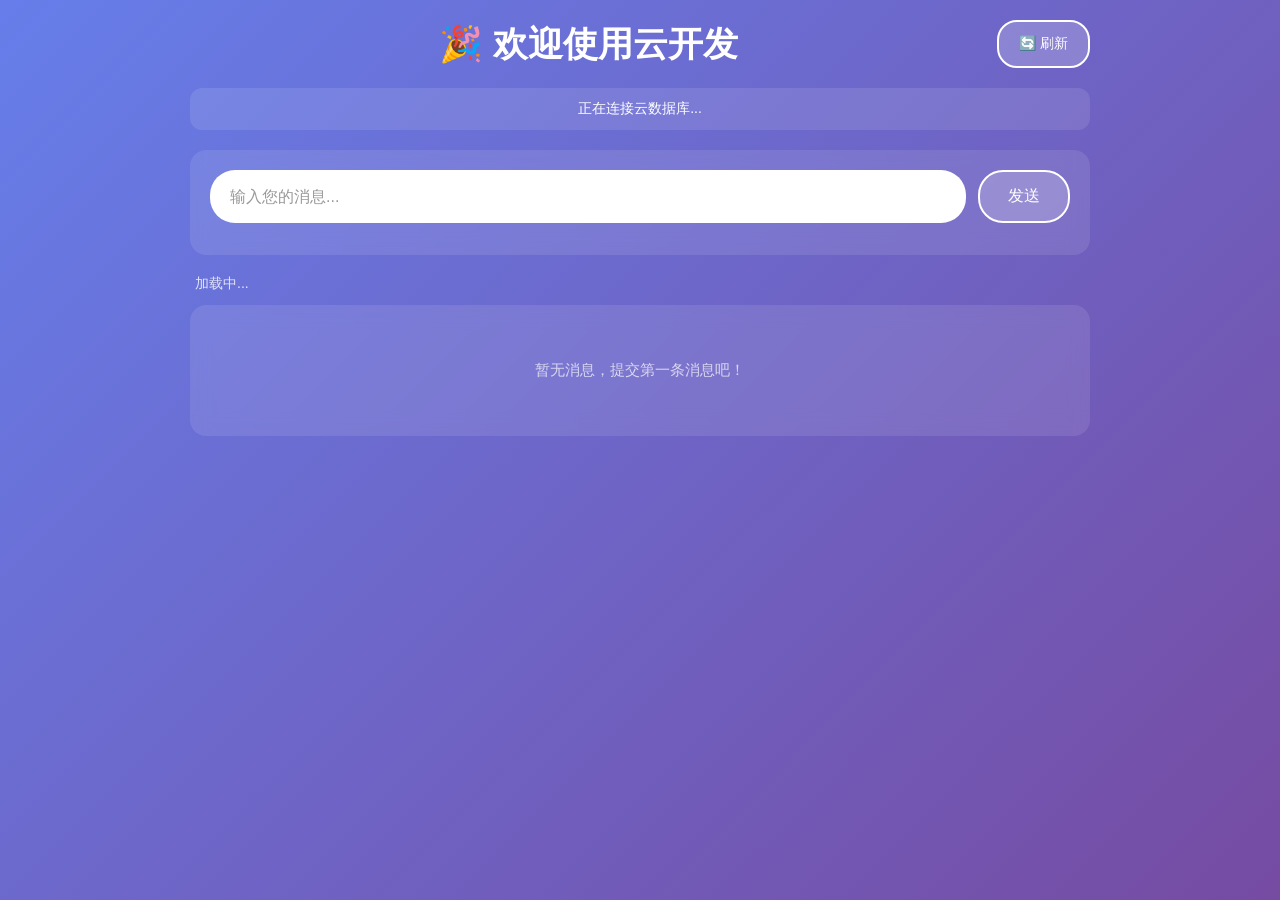
==== commit ec2be85b: "feat: 添加云开发消息应用和诊断工具" ====
--- a/index.html
+++ b/index.html
@@ -2,102 +2,571 @@
 <html lang="zh-CN">
 <head>
     <meta charset="UTF-8">
-    <meta name="viewport" content="width=device-width, initial-scale=1.0">
-    <title>AI 测试应用</title>
-    <link rel="preconnect" href="https://fonts.googleapis.com">
-    <link rel="preconnect" href="https://fonts.gstatic.com" crossorigin>
-    <link href="https://fonts.googleapis.com/css2?family=Playfair+Display:wght@400;600;700&family=Inter:wght@300;400;500;600&display=swap" rel="stylesheet">
-    <link rel="stylesheet" href="styles.css">
+    <meta name="viewport" content="width=device-width, initial-scale=1.0, maximum-scale=1.0, user-scalable=no">
+    <title>欢迎使用云开发静态网站托管</title>
+    <style>
+        * {
+            box-sizing: border-box;
+        }
+        
+        body {
+            font-family: -apple-system, BlinkMacSystemFont, 'Segoe UI', Roboto, "Helvetica Neue", sans-serif;
+            margin: 0;
+            padding: 20px;
+            background: linear-gradient(135deg, #667eea 0%, #764ba2 100%);
+            color: white;
+            min-height: 100vh;
+            -webkit-font-smoothing: antialiased;
+        }
+        
+        .container {
+            max-width: 800px;
+            margin: 0 auto;
+            width: 100%;
+        }
+        
+        .header-actions {
+            display: flex;
+            justify-content: space-between;
+            align-items: center;
+            margin-bottom: 20px;
+            flex-wrap: wrap;
+            gap: 10px;
+        }
+        
+        h1 {
+            font-size: 1.8em;
+            margin: 0;
+            text-align: center;
+            flex: 1;
+            min-width: 200px;
+        }
+        
+        .refresh-btn {
+            padding: 10px 20px;
+            font-size: 14px;
+            background: rgba(255, 255, 255, 0.2);
+            border: 2px solid white;
+            border-radius: 20px;
+            color: white;
+            cursor: pointer;
+            transition: all 0.3s ease;
+            white-space: nowrap;
+        }
+        
+        .refresh-btn:active {
+            transform: scale(0.95);
+        }
+        
+        .status {
+            text-align: center;
+            padding: 12px;
+            margin-bottom: 20px;
+            border-radius: 12px;
+            font-size: 14px;
+            background: rgba(255, 255, 255, 0.1);
+        }
+        
+        .status.success {
+            background: rgba(76, 175, 80, 0.3);
+        }
+        
+        .status.error {
+            background: rgba(244, 67, 54, 0.3);
+        }
+        
+        .input-section {
+            background: rgba(255, 255, 255, 0.1);
+            padding: 20px;
+            border-radius: 16px;
+            margin-bottom: 20px;
+            backdrop-filter: blur(10px);
+            -webkit-backdrop-filter: blur(10px);
+        }
+        
+        .input-group {
+            display: flex;
+            gap: 12px;
+            margin-bottom: 12px;
+        }
+        
+        input[type="text"] {
+            flex: 1;
+            padding: 14px 20px;
+            border: none;
+            border-radius: 25px;
+            font-size: 16px;
+            outline: none;
+            background: white;
+            color: #333;
+            min-height: 48px;
+        }
+        
+        input[type="text"]::placeholder {
+            color: #999;
+        }
+        
+        button {
+            padding: 14px 28px;
+            background: rgba(255, 255, 255, 0.2);
+            border: 2px solid white;
+            border-radius: 25px;
+            color: white;
+            font-size: 16px;
+            cursor: pointer;
+            transition: all 0.3s ease;
+            min-height: 48px;
+            min-width: 80px;
+            white-space: nowrap;
+        }
+        
+        button:active {
+            transform: scale(0.95);
+            background: white;
+            color: #667eea;
+        }
+        
+        button:disabled {
+            opacity: 0.5;
+            cursor: not-allowed;
+            transform: none;
+        }
+        
+        .message-count {
+            font-size: 14px;
+            opacity: 0.8;
+            margin-bottom: 12px;
+            padding: 0 5px;
+            display: flex;
+            justify-content: space-between;
+            align-items: center;
+        }
+        
+        .message-list {
+            background: rgba(255, 255, 255, 0.1);
+            padding: 16px;
+            border-radius: 16px;
+            backdrop-filter: blur(10px);
+            -webkit-backdrop-filter: blur(10px);
+        }
+        
+        .message-item {
+            background: rgba(255, 255, 255, 0.15);
+            padding: 16px;
+            border-radius: 12px;
+            margin-bottom: 12px;
+            text-align: left;
+            animation: fadeIn 0.3s ease-in;
+            word-wrap: break-word;
+            overflow-wrap: break-word;
+        }
+        
+        .message-item:last-child {
+            margin-bottom: 0;
+        }
+        
+        .message-text {
+            font-size: 16px;
+            margin-bottom: 8px;
+            line-height: 1.5;
+            word-wrap: break-word;
+        }
+        
+        .message-time {
+            font-size: 12px;
+            opacity: 0.7;
+        }
+        
+        .empty-state {
+            text-align: center;
+            opacity: 0.7;
+            padding: 40px 20px;
+            font-size: 15px;
+        }
+        
+        .last-update {
+            font-size: 12px;
+            opacity: 0.6;
+        }
+        
+        /* 响应式设计 - 平板 */
+        @media (max-width: 768px) {
+            body {
+                padding: 15px;
+            }
+            
+            h1 {
+                font-size: 1.5em;
+            }
+            
+            .input-section {
+                padding: 16px;
+            }
+            
+            .input-group {
+                flex-direction: column;
+                gap: 10px;
+            }
+            
+            input[type="text"] {
+                width: 100%;
+            }
+            
+            button {
+                width: 100%;
+            }
+            
+            .message-item {
+                padding: 14px;
+            }
+            
+            .message-text {
+                font-size: 15px;
+            }
+        }
+        
+        /* 响应式设计 - 手机 */
+        @media (max-width: 480px) {
+            body {
+                padding: 12px;
+            }
+            
+            .header-actions {
+                margin-bottom: 15px;
+            }
+            
+            h1 {
+                font-size: 1.3em;
+                min-width: auto;
+            }
+            
+            .refresh-btn {
+                padding: 8px 16px;
+                font-size: 13px;
+            }
+            
+            .status {
+                padding: 10px;
+                font-size: 13px;
+                margin-bottom: 15px;
+            }
+            
+            .input-section {
+                padding: 14px;
+                margin-bottom: 15px;
+            }
+            
+            input[type="text"] {
+                padding: 12px 16px;
+                font-size: 16px;
+                border-radius: 12px;
+            }
+            
+            button {
+                padding: 12px 20px;
+                font-size: 15px;
+                border-radius: 12px;
+            }
+            
+            .message-count {
+                font-size: 13px;
+                margin-bottom: 10px;
+            }
+            
+            .message-list {
+                padding: 12px;
+            }
+            
+            .message-item {
+                padding: 12px;
+                margin-bottom: 10px;
+                border-radius: 10px;
+            }
+            
+            .message-text {
+                font-size: 15px;
+                line-height: 1.4;
+            }
+            
+            .message-time {
+                font-size: 11px;
+            }
+            
+            .empty-state {
+                padding: 30px 15px;
+                font-size: 14px;
+            }
+        }
+        
+        /* 大屏幕优化 */
+        @media (min-width: 1200px) {
+            .container {
+                max-width: 900px;
+            }
+            
+            h1 {
+                font-size: 2.2em;
+            }
+        }
+        
+        @keyframes fadeIn {
+            from {
+                opacity: 0;
+                transform: translateY(-10px);
+            }
+            to {
+                opacity: 1;
+                transform: translateY(0);
+            }
+        }
+        
+        /* 触摸优化 */
+        @media (hover: none) and (pointer: coarse) {
+            button:hover {
+                background: rgba(255, 255, 255, 0.2);
+                color: white;
+            }
+            
+            button:active {
+                background: white;
+                color: #667eea;
+            }
+        }
+    </style>
 </head>
 <body>
-    <section class="hero">
-        <div class="hero-bg"></div>
-        <div class="hero-content">
-            <h1 class="hero-title fade-in">AI 测试应用</h1>
-            <p class="hero-subtitle fade-in-delay">探索人工智能的无限可能</p>
-            <div class="hero-buttons fade-in-delay-2">
-                <button class="btn btn-primary">开始探索</button>
-                <button class="btn btn-secondary">了解更多</button>
-            </div>
-            <div class="scroll-indicator">
-                <span></span>
+    <div class="container">
+        <div class="header-actions">
+            <h1>🎉 欢迎使用云开发</h1>
+            <button class="refresh-btn" onclick="forceRefresh()">🔄 刷新</button>
+        </div>
+        
+        <div id="status" class="status" style="background: rgba(255, 255, 255, 0.1);">正在连接云数据库...</div>
+        
+        <div class="input-section">
+            <div class="input-group">
+                <input type="text" id="messageInput" placeholder="输入您的消息..." />
+                <button id="submitBtn" onclick="submitMessage()">发送</button>
             </div>
         </div>
-    </section>
-
-    <section class="features">
-        <div class="container">
-            <h2 class="section-title scroll-reveal">核心功能</h2>
-            <div class="features-grid">
-                <div class="feature-card scroll-reveal">
-                    <div class="feature-icon">
-                        <svg viewBox="0 0 24 24" fill="none" stroke="currentColor" stroke-width="2">
-                            <path d="M13 2L3 14h9l-1 8 10-12h-9l1-8z"/>
-                        </svg>
-                    </div>
-                    <h3>智能分析</h3>
-                    <p>使用先进的AI算法进行数据分析和处理，提供精准的洞察和预测</p>
-                </div>
-                <div class="feature-card scroll-reveal-delay">
-                    <div class="feature-icon">
-                        <svg viewBox="0 0 24 24" fill="none" stroke="currentColor" stroke-width="2">
-                            <circle cx="12" cy="12" r="10"/>
-                            <path d="M12 16v-4M12 8h.01"/>
-                        </svg>
-                    </div>
-                    <h3>实时响应</h3>
-                    <p>毫秒级响应速度，为您提供流畅的用户体验和即时反馈</p>
-                </div>
-                <div class="feature-card scroll-reveal-delay-2">
-                    <div class="feature-icon">
-                        <svg viewBox="0 0 24 24" fill="none" stroke="currentColor" stroke-width="2">
-                            <rect x="3" y="3" width="18" height="18" rx="2" ry="2"/>
-                            <circle cx="8.5" cy="8.5" r="1.5"/>
-                            <path d="M21 15l-5-5L5 21"/>
-                        </svg>
-                    </div>
-                    <h3>精美设计</h3>
-                    <p>现代化的UI设计，注重细节和用户体验，让您赏心悦目</p>
-                </div>
-            </div>
+        
+        <div class="message-count">
+            <span id="messageCount">加载中...</span>
+            <span class="last-update" id="lastUpdate"></span>
         </div>
-    </section>
-
-    <section class="contact">
-        <div class="container">
-            <h2 class="section-title scroll-reveal">联系我们</h2>
-            <div class="contact-content">
-                <div class="contact-info scroll-reveal">
-                    <div class="contact-item">
-                        <svg viewBox="0 0 24 24" fill="none" stroke="currentColor" stroke-width="2">
-                            <path d="M4 4h16c1.1 0 2 .9 2 2v12c0 1.1-.9 2-2 2H4c-1.1 0-2-.9-2-2V6c0-1.1.9-2 2-2z"/>
-                            <path d="M22 6l-10 7L2 6"/>
-                        </svg>
-                        <span>contact@aitest.com</span>
-                    </div>
-                    <div class="contact-item">
-                        <svg viewBox="0 0 24 24" fill="none" stroke="currentColor" stroke-width="2">
-                            <path d="M22 16.92v3a2 2 0 0 1-2.18 2 19.79 19.79 0 0 1-8.63-3.07 19.5 19.5 0 0 1-6-6 19.79 19.79 0 0 1-3.07-8.67A2 2 0 0 1 4.11 2h3a2 2 0 0 1 2 1.72 12.84 12.84 0 0 0 .7 2.81 2 2 0 0 1-.45 2.11L8.09 9.91a16 16 0 0 0 6 6l1.27-1.27a2 2 0 0 1 2.11-.45 12.84 12.84 0 0 0 2.81.7A2 2 0 0 1 22 16.92z"/>
-                        </svg>
-                        <span>+86 123 4567 8900</span>
-                    </div>
-                    <div class="contact-item">
-                        <svg viewBox="0 0 24 24" fill="none" stroke="currentColor" stroke-width="2">
-                            <path d="M21 10c0 7-9 13-9 13s-9-6-9-13a9 9 0 0 1 18 0z"/>
-                            <circle cx="12" cy="10" r="3"/>
-                        </svg>
-                        <span>中国·北京</span>
-                    </div>
-                </div>
-                <button class="btn btn-primary btn-large scroll-reveal-delay">立即联系</button>
-            </div>
+        <div class="message-list" id="messageList">
+            <div class="empty-state" id="emptyState">暂无消息，提交第一条消息吧！</div>
         </div>
-    </section>
-
-    <footer class="footer">
-        <p>&copy; 2026 AI 测试应用. All rights reserved.</p>
-    </footer>
-
-    <script src="script.js"></script>
+    </div>
+
+    <!-- CloudBase SDK -->
+    <script src="https://static.cloudbase.net/cloudbase-js-sdk/latest/cloudbase.full.js"></script>
+    
+    <script>
+        // 初始化 CloudBase
+        const app = cloudbase.init({
+            env: "roger-ai-test-d1griv544b69ece6b",
+            region: "ap-shanghai"
+        });
+
+        const db = app.database();
+        let isSubmitting = false;
+        let refreshInterval = null;
+        let lastDocId = null;
+        let totalMessages = 0;
+        const REFRESH_INTERVAL = 1000; // 每1秒刷新（更快）
+        const MAX_MESSAGES = 100;
+
+        // 初始化函数
+        async function init() {
+            try {
+                await app.auth().signInAnonymously();
+                updateStatus('已连接，正在加载数据...', '');
+                await loadMessages();
+                startAutoRefresh();
+            } catch (error) {
+                console.error('初始化失败:', error);
+                updateStatus('连接失败: ' + error.message, 'error');
+            }
+        }
+
+        // 启动自动刷新
+        function startAutoRefresh() {
+            if (refreshInterval) return;
+            refreshInterval = setInterval(async () => {
+                await loadMessages();
+            }, REFRESH_INTERVAL);
+            console.log('自动刷新已启动，每', REFRESH_INTERVAL/1000, '秒刷新一次');
+        }
+
+        // 停止自动刷新
+        function stopAutoRefresh() {
+            if (refreshInterval) {
+                clearInterval(refreshInterval);
+                refreshInterval = null;
+            }
+        }
+
+        // 强制刷新
+        async function forceRefresh() {
+            updateStatus('正在刷新...', '');
+            await loadMessages();
+            updateStatus('数据已刷新 (' + new Date().toLocaleTimeString() + ')', 'success');
+        }
+
+        // 更新状态显示
+        function updateStatus(message, type) {
+            const status = document.getElementById('status');
+            status.textContent = message;
+            if (type === 'success') {
+                status.style.background = 'rgba(76, 175, 80, 0.3)';
+            } else if (type === 'error') {
+                status.style.background = 'rgba(244, 67, 54, 0.3)';
+            } else {
+                status.style.background = 'rgba(255, 255, 255, 0.1)';
+            }
+        }
+
+        // 加载消息列表
+        async function loadMessages() {
+            try {
+                const result = await db.collection('messages')
+                    .orderBy('createdAt', 'desc')
+                    .limit(MAX_MESSAGES)
+                    .get();
+                
+                const messages = result.data;
+                const messageList = document.getElementById('messageList');
+                const messageCount = document.getElementById('messageCount');
+                const lastUpdate = document.getElementById('lastUpdate');
+                
+                // 更新最后更新时间
+                const now = new Date();
+                lastUpdate.textContent = '最后更新: ' + now.toLocaleTimeString();
+                
+                // 检查消息数量变化
+                if (totalMessages !== messages.length) {
+                    totalMessages = messages.length;
+                    messageCount.textContent = `共 ${messages.length} 条消息`;
+                    
+                    // 如果有新消息，显示提示
+                    if (messages.length > 0 && lastDocId && messages[0]._id !== lastDocId) {
+                        updateStatus('✨ 检测到新消息！', 'success');
+                        setTimeout(() => {
+                            updateStatus('已连接，数据实时同步中', 'success');
+                        }, 2000);
+                    }
+                }
+                
+                if (messages.length === 0) {
+                    messageList.innerHTML = '<div class="empty-state">暂无消息，提交第一条消息吧！</div>';
+                    return;
+                }
+
+                const latestDocId = messages[0]._id;
+                
+                // 如果是首次加载或文档ID变化，更新显示
+                if (!lastDocId || latestDocId !== lastDocId) {
+                    lastDocId = latestDocId;
+
+                    let html = '';
+                    messages.forEach((msg, index) => {
+                        const time = new Date(msg.createdAt).toLocaleString('zh-CN');
+                        html += `
+                            <div class="message-item">
+                                <div class="message-text">${escapeHtml(msg.content)}</div>
+                                <div class="message-time">${time}</div>
+                            </div>
+                        `;
+                    });
+                    messageList.innerHTML = html;
+                }
+                
+            } catch (error) {
+                console.error('加载失败:', error);
+                // 不显示错误，避免干扰用户
+            }
+        }
+
+        // 提交消息
+        async function submitMessage() {
+            const input = document.getElementById('messageInput');
+            const message = input.value.trim();
+            
+            if (!message) {
+                alert('请输入消息内容');
+                return;
+            }
+
+            if (isSubmitting) return;
+            
+            isSubmitting = true;
+            const submitBtn = document.getElementById('submitBtn');
+            submitBtn.disabled = true;
+            submitBtn.textContent = '发送中...';
+            
+            try {
+                const result = await db.collection('messages').add({
+                    content: message,
+                    createdAt: new Date()
+                });
+                
+                console.log('消息已存储:', result._id);
+                input.value = '';
+                updateStatus('✅ 消息已发送！', 'success');
+                
+                // 立即刷新数据
+                await loadMessages();
+                
+                // 2秒后恢复状态
+                setTimeout(() => {
+                    updateStatus('已连接，数据实时同步中', 'success');
+                }, 2000);
+                
+            } catch (error) {
+                console.error('提交失败:', error);
+                updateStatus('提交失败: ' + error.message, 'error');
+                alert('提交失败: ' + error.message);
+            } finally {
+                isSubmitting = false;
+                submitBtn.disabled = false;
+                submitBtn.textContent = '发送';
+            }
+        }
+
+        // HTML转义防止XSS
+        function escapeHtml(text) {
+            const div = document.createElement('div');
+            div.textContent = text;
+            return div.innerHTML;
+        }
+
+        // 回车提交
+        document.getElementById('messageInput').addEventListener('keypress', function(e) {
+            if (e.key === 'Enter') {
+                submitMessage();
+            }
+        });
+
+        // 页面关闭时清理
+        window.addEventListener('beforeunload', function() {
+            stopAutoRefresh();
+        });
+
+        // 页面可见性变化时控制刷新
+        document.addEventListener('visibilitychange', function() {
+            if (document.visibilityState === 'visible') {
+                loadMessages();
+                if (!refreshInterval) {
+                    startAutoRefresh();
+                }
+            } else {
+                stopAutoRefresh();
+            }
+        });
+
+        // 启动应用
+        init();
+    </script>
 </body>
 </html>
